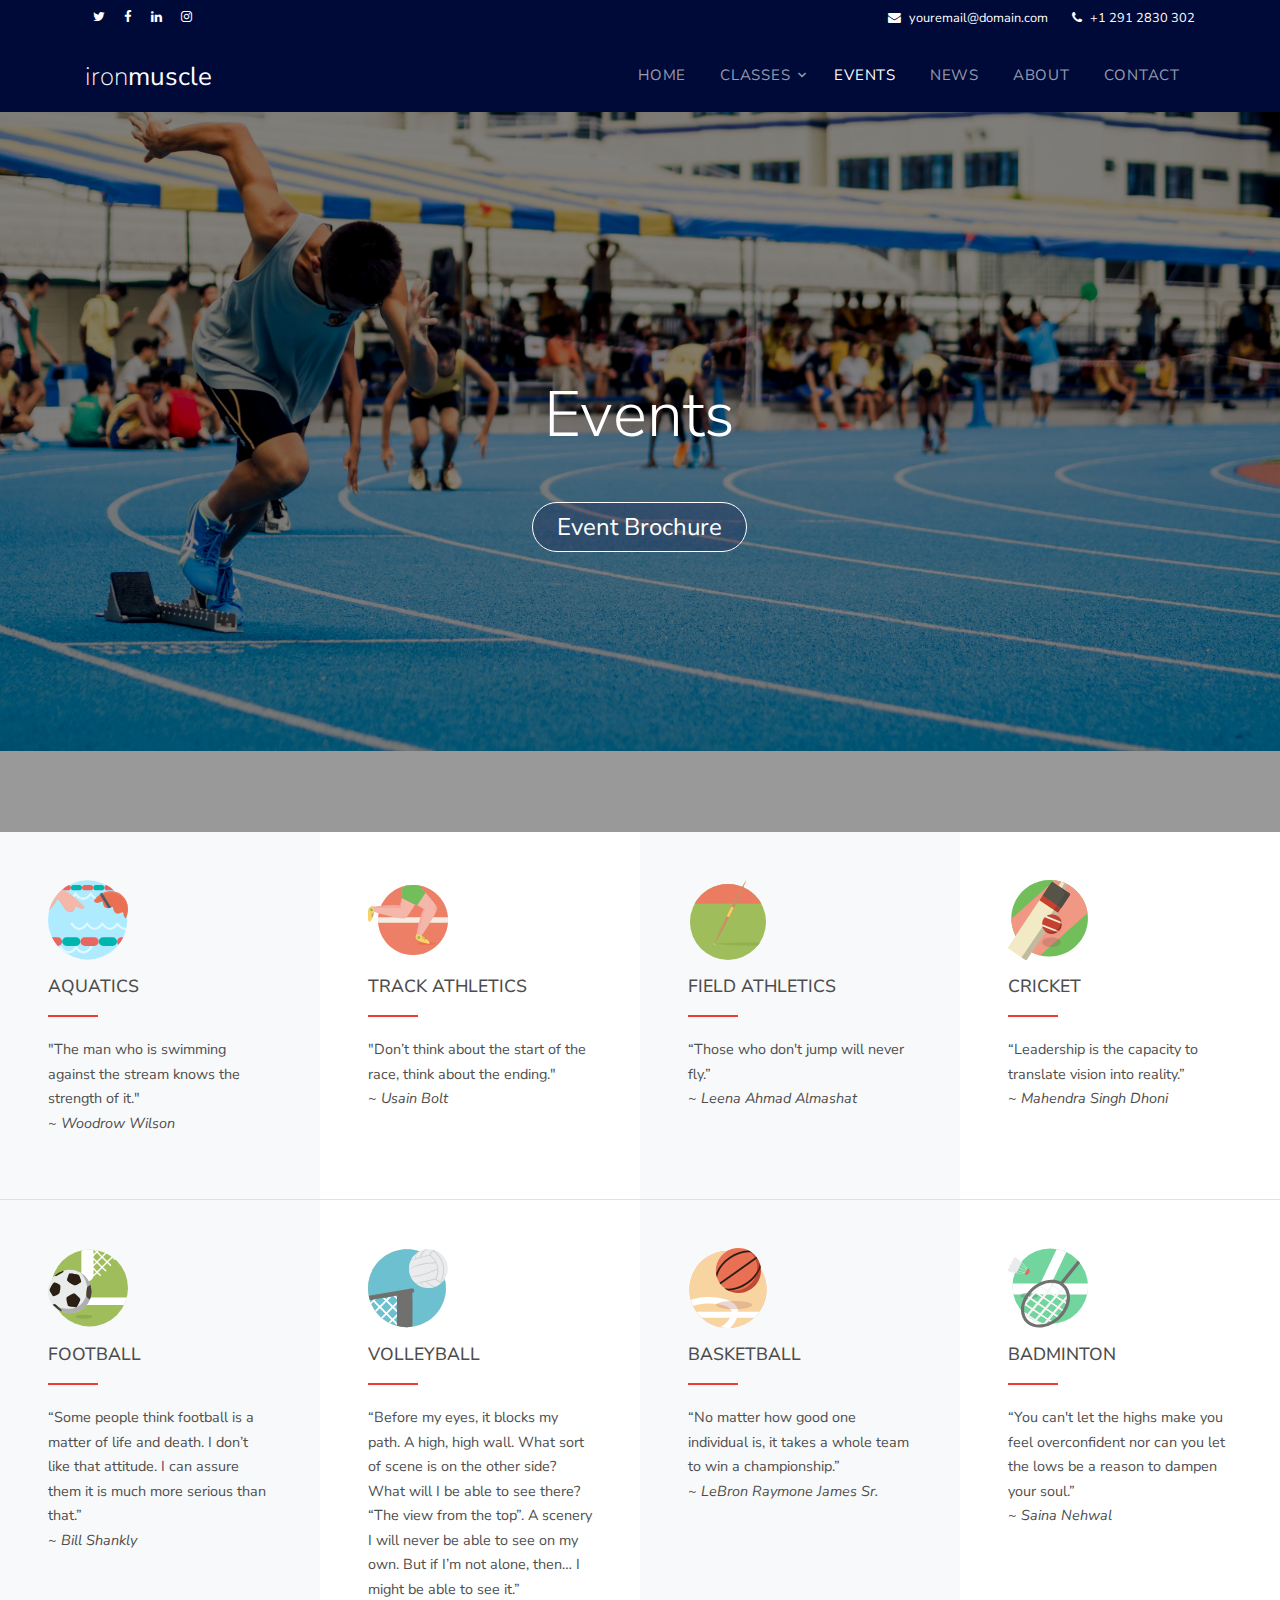
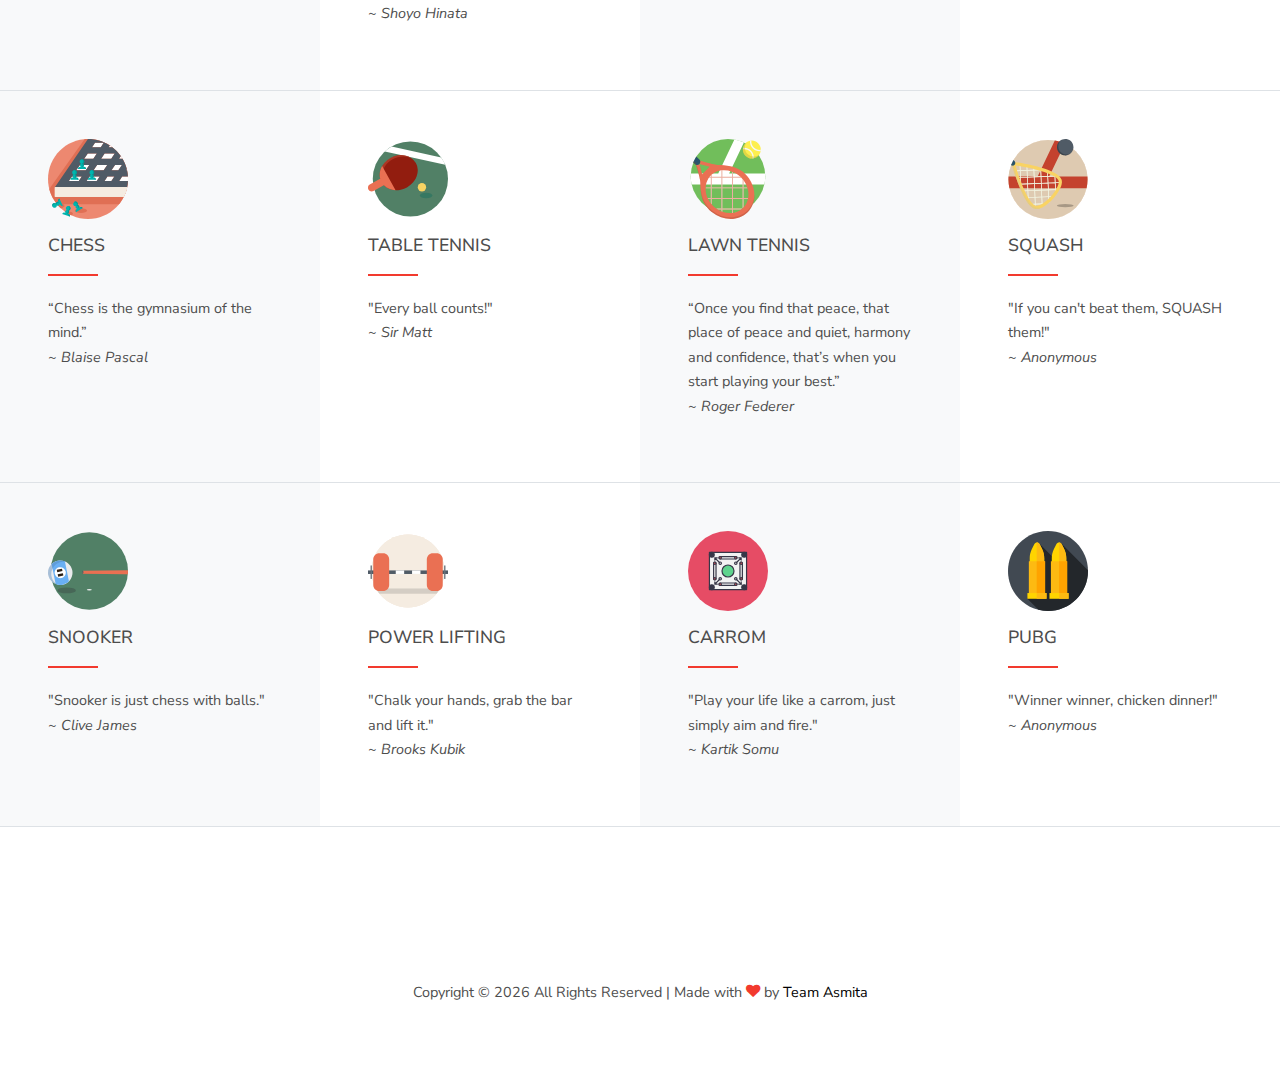
==== events.html @ cf1f3088 "Events page added" ====
<!DOCTYPE html>
<html lang="en">
  <head>
    <title>Asmita'19</title>
    <meta charset="utf-8">
    <meta name="viewport" content="width=device-width, initial-scale=1, shrink-to-fit=no">

    <link rel="stylesheet" href="https://fonts.googleapis.com/css?family=Nunito+Sans:200,300,400,700,900|Roboto+Mono:300,400,500"> 
    <link rel="stylesheet" href="fonts/icomoon/style.css">

    <link rel="stylesheet" href="css/bootstrap.min.css">
    <link rel="stylesheet" href="css/magnific-popup.css">
    <link rel="stylesheet" href="css/jquery-ui.css">
    <link rel="stylesheet" href="css/owl.carousel.min.css">
    <link rel="stylesheet" href="css/owl.theme.default.min.css">
    <link rel="stylesheet" href="css/bootstrap-datepicker.css">
    <link rel="stylesheet" href="css/animate.css">
    
    
    <link rel="stylesheet" href="fonts/flaticon/font/flaticon.css">
  
    <link rel="stylesheet" href="css/aos.css">

    <link rel="stylesheet" href="css/style.css">
    
  </head>
  <body>
  
  <div class="site-wrap">

    <div class="site-mobile-menu">
      <div class="site-mobile-menu-header">
        <div class="site-mobile-menu-close mt-3">
          <span class="icon-close2 js-menu-toggle"></span>
        </div>
      </div>
      <div class="site-mobile-menu-body"></div>
    </div> <!-- .site-mobile-menu -->
    
    <div class="site-navbar-wrap bg-white">
      <div class="site-navbar-top" style="background: #000a38">
        <div class="container py-2">
          <div class="row align-items-center">
            <div class="col-6">
              <a href="#" class="p-2 pl-0"><span class="icon-twitter"></span></a>
              <a href="#" class="p-2 pl-0"><span class="icon-facebook"></span></a>
              <a href="#" class="p-2 pl-0"><span class="icon-linkedin"></span></a>
              <a href="#" class="p-2 pl-0"><span class="icon-instagram"></span></a>
            </div>
            <div class="col-6">
              <div class="d-flex ml-auto">
                <a href="#" class="d-flex align-items-center ml-auto mr-4">
                  <span class="icon-envelope mr-2"></span>
                  <span class="d-none d-md-inline-block">youremail@domain.com</span>
                </a>
                <a href="tel://12912830302" class="d-flex align-items-center">
                  <span class="icon-phone mr-2"></span>
                  <span class="d-none d-md-inline-block">+1 291 2830 302</span>
                </a>
              </div>
            </div>
          </div>
        </div>
      </div>
    </div>
    <div class="site-navbar-wrap" style="background-color: #000a38">
      
      <div class="container">
        <div class="site-navbar" style="background-color: #000a38">
          <div class="py-1">
            <div class="row align-items-center">
              <div class="col-2">
                <h2 class="mb-0 site-logo"><a href="index.html">iron<strong>muscle</strong>  </a></h2>
              </div>
              <div class="col-10">
                <nav class="site-navigation text-right" role="navigation">
                  <div class="container">
                    <div class="d-inline-block d-lg-none ml-md-0 mr-auto py-3"><a href="#" class="site-menu-toggle js-menu-toggle text-black"><span class="icon-menu h3"></span></a></div>

                    <ul class="site-menu js-clone-nav d-none d-lg-block">
                      <li>
                        <a href="index.html">Home</a>
                      </li>
                      <li class="has-children">
                        <a href="classes.html">Classes</a>
                        <ul class="dropdown arrow-top">
                          <li><a href="classes.html">Running</a></li>
                          <li><a href="classes.html">Yoga</a></li>
                          <li><a href="classes.html">Boxing</a></li>
                          <li class="has-children">
                            <a href="classes.html">Weight Lifting</a>
                            <ul class="dropdown">
                              <li><a href="classes.html">Men</a></li>
                              <li><a href="classes.html">Women</a></li>
                              <li><a href="classes.html">Children</a></li>
                            </ul>
                          </li>

                        </ul>
                      </li>
                      <li class="active"><a href="events.html">Events</a></li>
                      <li><a href="news.html">News</a></li>
                      
                      <li><a href="about.html">About</a></li>
                      <li><a href="contact.html">Contact</a></li>
                    </ul>
                  </div>
                </nav>
              </div>
            </div>
          </div>
        </div>
      </div>
    </div>
  

    <div class="site-blocks-cover inner-page overlay" style="background-image: url(images/events.jpg);" data-aos="fade" data-stellar-background-ratio="0.5">
      <div class="container">
        <div class="row align-items-center justify-content-center">
          <div class="col-md-7 text-center">
            <h1 class="mb-5">Events</h1>
            <!-- position relative, left 50% transform: translateX(-50%) -->
            <p><a href="docs/Events.pdf" target="_blank" class="btn btn-primary pill text-white px-4" style="font-size: 1.5rem; background-color: rgba(20,0,60, 0.2); border-color: #fff;">Event Brochure</a></p>
          </div>
        </div>
      </div>
    </div>  

<div id="event-wrapper">
    <div class="border-bottom">
      <div class="row no-gutters">
        <div class="col-md-6 col-lg-3 toggle1">
          <div class="w-100 h-100 block-feature p-5 bg-light">
            <span class="d-block mb-3">
              <img class="event-svg" src="svg/swimming-pool.svg" alt="">
            </span>
            <h2>Aquatics</h2>
            <p>"The man who is swimming against the stream knows the strength of it." <br> ~ <em>Woodrow Wilson</em></p>
            <div id="target1">
                <p><strong>Boys and Girls event</strong></p>
                <ul style="padding-left: 1rem;">
                  <li>Racing events
                    <ul>
                      <li>Backstroke</li>
                      <li>Butterfly</li>
                      <li>Freestyle</li>
                      <li>Breaststroke</li>
                    </ul>
                  </li>
                  <li>Relay
                    <ul>
                      <li>Medley</li>
                      <li>Freestyle</li>
                    </ul>

                  </li>
                </ul>
            </div>
          </div>
        </div>
        <div class="col-md-6 col-lg-3">
          <div class="w-100 h-100 block-feature p-5 toggle2">
            <span class="d-block mb-3">
              <img class="event-svg" src="svg/running.svg" alt="">
            </span>
            <h2>Track Athletics</h2>
            <p>"Don’t think about the start of the race, think about the ending." <br> ~ <em>Usain Bolt</em></p>
            <div id="target2">
                <p><strong>Boys and Girls event</strong></p>
                <ul style="padding-left: 1rem;">
                  <li>Racing events
                    <ul>
                      <li>100 meters</li>
                      <li>200 meters</li>
                      <li>300 meters</li>
                      <li>400 meters</li>
                      <li>800 meters</li>
                      <li>1500 meters</li>
                      <li>3000 meters</li>
                    </ul>
                  </li>
                  <li>Hurdles
                    <ul>
                      <li>110 meters</li>
                    </ul>
                  </li>
                  <li>Relay
                    <ul>
                      <li>4 x 100 meters</li>
                      <li>4 x 400 meters</li>
                    </ul>
                  </li>
                  <li>Mixed Relay (2 Boys, 2 Girls)
                    <ul>
                      <li>4 x 100 meters</li>
                    </ul>
                  </li>
                </ul>
            </div>
          </div>
        </div>
        <div class="col-md-6 col-lg-3">
          <div class="w-100 h-100 block-feature p-5 bg-light toggle3">
            <span class="d-block mb-3">
              <img class="event-svg" src="svg/javelin.svg" alt="">
            </span>
            
            <h2>Field Athletics</h2>
            <p>“Those who don't jump will never fly.”  <br> ~ <em>Leena Ahmad Almashat</em></p>
            <div id="target3">
                <p><strong>Boys and Girls event</strong></p>
                <ul style="padding-left: 1rem;">
                  <li>High Jump</li>
                  <li>Long Jump</li>
                  <li>Triple Jump</li>
                  <li>Shotput</li>
                  <li>Javelin Throw</li>
                  <li>Discus Throw</li>
                </ul>
            </div>            
          </div>
        </div>
        <div class="col-md-6 col-lg-3">
          <div class="w-100 h-100 block-feature p-5 toggle4">
            <span class="d-block mb-3">
              <img class="event-svg" src="svg/cricket.svg" alt="">
            </span>
            <h2>Cricket</h2>
            <p>“Leadership is the capacity to translate vision into reality.”  <br> ~ <em>Mahendra Singh Dhoni</em></p>
            <p id="target4"><strong>Boys team event</strong></p>
          </div>
        </div>


      </div>
    </div> <!-- .block-feature -->

    <div class="border-bottom">
      <div class="row no-gutters">
        <div class="col-md-6 col-lg-3">
          <div class="w-100 h-100 block-feature p-5 bg-light toggle5">
            <span class="d-block mb-3">
              <img class="event-svg" src="svg/football.svg" alt="">
            </span>
            <h2>Football</h2>
            <p>“Some people think football is a matter of life and death. I don’t like that attitude. I can assure them it is much more serious than that.”  <br> ~ <em>Bill Shankly</em></p>
            <p id="target5"><strong>Boys team event</strong></p>
          </div>
        </div>
        <div class="col-md-6 col-lg-3">
          <div class="w-100 h-100 block-feature p-5 toggle6">
            <span class="d-block mb-3">
              <img class="event-svg" src="svg/volleyball.svg" alt="">
            </span>
            <h2>Volleyball</h2>
            <p>“Before my eyes, it blocks my path. A high, high wall. What sort of scene is on the other side? What will I be able to see there? “The view from the top”. A scenery I will never be able to see on my own. But if I’m not alone, then… I might be able to see it.”  <br> ~ <em>Shoyo Hinata</em></p>
            <p id="target6"><strong>Boys and Girls team event</strong></p>          
          </div>
        </div>
        <div class="col-md-6 col-lg-3">
          <div class="w-100 h-100 block-feature p-5 bg-light toggle7">
            <span class="d-block mb-3">
              <img class="event-svg" src="svg/basketball.svg" alt="">
            </span>
            
            <h2>Basketball</h2>
            <p>“No matter how good one individual is, it takes a whole team to win a championship.” <br> ~ <em>LeBron Raymone James Sr.</em></p>
            <p id="target7"><strong>Boys and Girls team event</strong></p> 
          </div>
        </div>
        <div class="col-md-6 col-lg-3">
          <div class="w-100 h-100 block-feature p-5 toggle8">
            <span class="d-block mb-3">
              <img class="event-svg" src="svg/badminton.svg" alt="">
            </span>
            <h2>Badminton</h2>
            <p>“You can't let the highs make you feel overconfident nor can you let the lows be a reason to dampen your soul.” <br> ~ <em>Saina Nehwal</em></p>
            <p id="target8"><strong>Boys and Girls team event</strong></p> 
          </div>
        </div>

        
      </div>
    </div>


    <div class="border-bottom">
      <div class="row no-gutters">
        <div class="col-md-6 col-lg-3">
          <div class="w-100 h-100 block-feature p-5 bg-light toggle9">
            <span class="d-block mb-3">
              <img class="event-svg" src="svg/chess.svg" alt="">
            </span>
            <h2>Chess</h2>
            <p>“Chess is the gymnasium of the mind.” <br> ~ <em>Blaise Pascal</em></p>
            <p id="target9"><strong>Boys and Girls, team and individual event</strong></p> 
          </div>
        </div>
        <div class="col-md-6 col-lg-3">
          <div class="w-100 h-100 block-feature p-5 toggle10">
            <span class="d-block mb-3">
              <img class="event-svg" src="svg/ping-pong.svg" alt="">
            </span>
            <h2>Table Tennis</h2>
            <p>"Every ball counts!" <br> ~ <em>Sir Matt</em> </p>
            <p id="target10"><strong>Boys and Girls, team and individual event</strong></p> 
          </div>
        </div>
        <div class="col-md-6 col-lg-3">
          <div class="w-100 h-100 block-feature p-5 bg-light toggle11">
            <span class="d-block mb-3">
              <img class="event-svg" src="svg/tennis.svg" alt="">
            </span>
            
            <h2>Lawn Tennis</h2>
            <p>“Once you find that peace, that place of peace and quiet, harmony and confidence, that’s when you start playing your best.” <br> ~ <em>Roger Federer</em></p>
            <p id="target11"><strong>Boys and Girls team event</strong></p> 
          </div>
        </div>
        <div class="col-md-6 col-lg-3">
          <div class="w-100 h-100 block-feature p-5 toggle12">
            <span class="d-block mb-3">
              <img class="event-svg" src="svg/lacrosse-1.svg" alt="">
            </span>
            <h2>Squash</h2>
            <p>"If you can't beat them, SQUASH them!" <br> ~ <em>Anonymous</em></p>
            <p id="target12"><strong>Boys and Girls team event</strong></p> 
          </div>
        </div>

        
      </div>
    </div> 
    
    <div class="border-bottom">
      <div class="row no-gutters">
        <div class="col-md-6 col-lg-3">
          <div class="w-100 h-100 block-feature p-5 bg-light toggle13">
            <span class="d-block mb-3">
              <img class="event-svg" src="svg/pool.svg" alt="">
            </span>
            <h2>Snooker</h2>
            <p>"Snooker is just chess with balls." <br> ~ <em>Clive James</em></p>
            <p id="target13"><strong>Boys and Girls individual event</strong></p> 
          </div>
        </div>
        <div class="col-md-6 col-lg-3">
          <div class="w-100 h-100 block-feature p-5 toggle14">
            <span class="d-block mb-3">
              <img class="event-svg" src="svg/weightlifting.svg" alt="">
            </span>
            <h2>Power Lifting</h2>
            <p>"Chalk your hands, grab the bar and lift it." <br> ~ <em>Brooks Kubik</em></p>
            <div id="target14">
                <p><strong>Boys and Girls individual event</strong></p>
                <ul style="padding-left: 1rem;">
                  <li>Deadlift</li>
                  <li>Benchpress</li>
                  <li>Squats</li>
                </ul>
            </div>            
          </div>
        </div>
        <div class="col-md-6 col-lg-3">
          <div class="w-100 h-100 block-feature p-5 bg-light toggle15">
            <span class="d-block mb-3">
              <img class="event-svg" src="svg/carrom.svg" alt="">
            </span>
            
            <h2>Carrom</h2>
            <p>"Play your life like a carrom, just simply aim and fire." <br> ~ <em>Kartik Somu</em></p>
            <p id="target15"><strong>Boys and Girls individual event</strong></p> 
          </div>
        </div>
        <div class="col-md-6 col-lg-3">
          <div class="w-100 h-100 block-feature p-5 toggle16">
            <span class="d-block mb-3">
              <img class="event-svg" src="svg/bullet.svg" alt="">
            </span>
            <h2>PUBG</h2>
            <p>"Winner winner, chicken dinner!" <br> ~ <em>Anonymous</em></p>
            <p id="target16"><strong>Informal event</strong></p> 
          </div>
        </div>

        
      </div>
    </div> 
    
</div>    
    
<footer class="site-footer">
    <div class="container">
      <div class="row pt-5 mt-5 text-center">
        <div class="col-md-12">
          <p>
          <!-- Link back to Colorlib can't be removed. Template is licensed under CC BY 3.0. -->
          Copyright &copy; <script data-cfasync="false" src="/cdn-cgi/scripts/5c5dd728/cloudflare-static/email-decode.min.js"></script><script>document.write(new Date().getFullYear());</script> All Rights Reserved | Made with <i class="icon-heart text-primary" aria-hidden="true"></i> by <a href="https://colorlib.com" target="_blank" >Team Asmita</a>
          <!-- Link back to Colorlib can't be removed. Template is licensed under CC BY 3.0. -->
          </p>
        </div>
        
      </div>
    </div>
  </footer>
  </div>

  <script src="js/jquery-3.3.1.min.js"></script>
  <script src="js/jquery-migrate-3.0.1.min.js"></script>
  <script src="js/jquery-ui.js"></script>
  <script src="js/popper.min.js"></script>
  <script src="js/bootstrap.min.js"></script>
  <script src="js/owl.carousel.min.js"></script>
  <script src="js/jquery.stellar.min.js"></script>
  <script src="js/jquery.countdown.min.js"></script>
  <script src="js/jquery.magnific-popup.min.js"></script>
  <script src="js/bootstrap-datepicker.min.js"></script>
  <script src="js/aos.js"></script>
  <script src="js/toggler.js"></script>

  <script src="js/main.js"></script>
    
  </body>
</html>
---- fonts/icomoon/style.css ----
@font-face {
  font-family: 'icomoon';
  src:  url('fonts/icomoon.eot?10si43');
  src:  url('fonts/icomoon.eot?10si43#iefix') format('embedded-opentype'),
    url('fonts/icomoon.ttf?10si43') format('truetype'),
    url('fonts/icomoon.woff?10si43') format('woff'),
    url('fonts/icomoon.svg?10si43#icomoon') format('svg');
  font-weight: normal;
  font-style: normal;
}

[class^="icon-"], [class*=" icon-"] {
  /* use !important to prevent issues with browser extensions that change fonts */
  font-family: 'icomoon' !important;
  speak: none;
  font-style: normal;
  font-weight: normal;
  font-variant: normal;
  text-transform: none;
  line-height: 1;

  /* Better Font Rendering =========== */
  -webkit-font-smoothing: antialiased;
  -moz-osx-font-smoothing: grayscale;
}

.icon-asterisk:before {
  content: "\f069";
}
.icon-plus:before {
  content: "\f067";
}
.icon-question:before {
  content: "\f128";
}
.icon-minus:before {
  content: "\f068";
}
.icon-glass:before {
  content: "\f000";
}
.icon-music:before {
  content: "\f001";
}
.icon-search:before {
  content: "\f002";
}
.icon-envelope-o:before {
  content: "\f003";
}
.icon-heart:before {
  content: "\f004";
}
.icon-star:before {
  content: "\f005";
}
.icon-star-o:before {
  content: "\f006";
}
.icon-user:before {
  content: "\f007";
}
.icon-film:before {
  content: "\f008";
}
.icon-th-large:before {
  content: "\f009";
}
.icon-th:before {
  content: "\f00a";
}
.icon-th-list:before {
  content: "\f00b";
}
.icon-check:before {
  content: "\f00c";
}
.icon-close:before {
  content: "\f00d";
}
.icon-remove:before {
  content: "\f00d";
}
.icon-times:before {
  content: "\f00d";
}
.icon-search-plus:before {
  content: "\f00e";
}
.icon-search-minus:before {
  content: "\f010";
}
.icon-power-off:before {
  content: "\f011";
}
.icon-signal:before {
  content: "\f012";
}
.icon-cog:before {
  content: "\f013";
}
.icon-gear:before {
  content: "\f013";
}
.icon-trash-o:before {
  content: "\f014";
}
.icon-home:before {
  content: "\f015";
}
.icon-file-o:before {
  content: "\f016";
}
.icon-clock-o:before {
  content: "\f017";
}
.icon-road:before {
  content: "\f018";
}
.icon-download:before {
  content: "\f019";
}
.icon-arrow-circle-o-down:before {
  content: "\f01a";
}
.icon-arrow-circle-o-up:before {
  content: "\f01b";
}
.icon-inbox:before {
  content: "\f01c";
}
.icon-play-circle-o:before {
  content: "\f01d";
}
.icon-repeat:before {
  content: "\f01e";
}
.icon-rotate-right:before {
  content: "\f01e";
}
.icon-refresh:before {
  content: "\f021";
}
.icon-list-alt:before {
  content: "\f022";
}
.icon-lock:before {
  content: "\f023";
}
.icon-flag:before {
  content: "\f024";
}
.icon-headphones:before {
  content: "\f025";
}
.icon-volume-off:before {
  content: "\f026";
}
.icon-volume-down:before {
  content: "\f027";
}
.icon-volume-up:before {
  content: "\f028";
}
.icon-qrcode:before {
  content: "\f029";
}
.icon-barcode:before {
  content: "\f02a";
}
.icon-tag:before {
  content: "\f02b";
}
.icon-tags:before {
  content: "\f02c";
}
.icon-book:before {
  content: "\f02d";
}
.icon-bookmark:before {
  content: "\f02e";
}
.icon-print:before {
  content: "\f02f";
}
.icon-camera:before {
  content: "\f030";
}
.icon-font:before {
  content: "\f031";
}
.icon-bold:before {
  content: "\f032";
}
.icon-italic:before {
  content: "\f033";
}
.icon-text-height:before {
  content: "\f034";
}
.icon-text-width:before {
  content: "\f035";
}
.icon-align-left:before {
  content: "\f036";
}
.icon-align-center:before {
  content: "\f037";
}
.icon-align-right:before {
  content: "\f038";
}
.icon-align-justify:before {
  content: "\f039";
}
.icon-list:before {
  content: "\f03a";
}
.icon-dedent:before {
  content: "\f03b";
}
.icon-outdent:before {
  content: "\f03b";
}
.icon-indent:before {
  content: "\f03c";
}
.icon-video-camera:before {
  content: "\f03d";
}
.icon-image:before {
  content: "\f03e";
}
.icon-photo:before {
  content: "\f03e";
}
.icon-picture-o:before {
  content: "\f03e";
}
.icon-pencil:before {
  content: "\f040";
}
.icon-map-marker:before {
  content: "\f041";
}
.icon-adjust:before {
  content: "\f042";
}
.icon-tint:before {
  content: "\f043";
}
.icon-edit:before {
  content: "\f044";
}
.icon-pencil-square-o:before {
  content: "\f044";
}
.icon-share-square-o:before {
  content: "\f045";
}
.icon-check-square-o:before {
  content: "\f046";
}
.icon-arrows:before {
  content: "\f047";
}
.icon-step-backward:before {
  content: "\f048";
}
.icon-fast-backward:before {
  content: "\f049";
}
.icon-backward:before {
  content: "\f04a";
}
.icon-play:before {
  content: "\f04b";
}
.icon-pause:before {
  content: "\f04c";
}
.icon-stop:before {
  content: "\f04d";
}
.icon-forward:before {
  content: "\f04e";
}
.icon-fast-forward:before {
  content: "\f050";
}
.icon-step-forward:before {
  content: "\f051";
}
.icon-eject:before {
  content: "\f052";
}
.icon-chevron-left:before {
  content: "\f053";
}
.icon-chevron-right:before {
  content: "\f054";
}
.icon-plus-circle:before {
  content: "\f055";
}
.icon-minus-circle:before {
  content: "\f056";
}
.icon-times-circle:before {
  content: "\f057";
}
.icon-check-circle:before {
  content: "\f058";
}
.icon-question-circle:before {
  content: "\f059";
}
.icon-info-circle:before {
  content: "\f05a";
}
.icon-crosshairs:before {
  content: "\f05b";
}
.icon-times-circle-o:before {
  content: "\f05c";
}
.icon-check-circle-o:before {
  content: "\f05d";
}
.icon-ban:before {
  content: "\f05e";
}
.icon-arrow-left:before {
  content: "\f060";
}
.icon-arrow-right:before {
  content: "\f061";
}
.icon-arrow-up:before {
  content: "\f062";
}
.icon-arrow-down:before {
  content: "\f063";
}
.icon-mail-forward:before {
  content: "\f064";
}
.icon-share:before {
  content: "\f064";
}
.icon-expand:before {
  content: "\f065";
}
.icon-compress:before {
  content: "\f066";
}
.icon-exclamation-circle:before {
  content: "\f06a";
}
.icon-gift:before {
  content: "\f06b";
}
.icon-leaf:before {
  content: "\f06c";
}
.icon-fire:before {
  content: "\f06d";
}
.icon-eye:before {
  content: "\f06e";
}
.icon-eye-slash:before {
  content: "\f070";
}
.icon-exclamation-triangle:before {
  content: "\f071";
}
.icon-warning:before {
  content: "\f071";
}
.icon-plane:before {
  content: "\f072";
}
.icon-calendar:before {
  content: "\f073";
}
.icon-random:before {
  content: "\f074";
}
.icon-comment:before {
  content: "\f075";
}
.icon-magnet:before {
  content: "\f076";
}
.icon-chevron-up:before {
  content: "\f077";
}
.icon-chevron-down:before {
  content: "\f078";
}
.icon-retweet:before {
  content: "\f079";
}
.icon-shopping-cart:before {
  content: "\f07a";
}
.icon-folder:before {
  content: "\f07b";
}
.icon-folder-open:before {
  content: "\f07c";
}
.icon-arrows-v:before {
  content: "\f07d";
}
.icon-arrows-h:before {
  content: "\f07e";
}
.icon-bar-chart:before {
  content: "\f080";
}
.icon-bar-chart-o:before {
  content: "\f080";
}
.icon-twitter-square:before {
  content: "\f081";
}
.icon-facebook-square:before {
  content: "\f082";
}
.icon-camera-retro:before {
  content: "\f083";
}
.icon-key:before {
  content: "\f084";
}
.icon-cogs:before {
  content: "\f085";
}
.icon-gears:before {
  content: "\f085";
}
.icon-comments:before {
  content: "\f086";
}
.icon-thumbs-o-up:before {
  content: "\f087";
}
.icon-thumbs-o-down:before {
  content: "\f088";
}
.icon-star-half:before {
  content: "\f089";
}
.icon-heart-o:before {
  content: "\f08a";
}
.icon-sign-out:before {
  content: "\f08b";
}
.icon-linkedin-square:before {
  content: "\f08c";
}
.icon-thumb-tack:before {
  content: "\f08d";
}
.icon-external-link:before {
  content: "\f08e";
}
.icon-sign-in:before {
  content: "\f090";
}
.icon-trophy:before {
  content: "\f091";
}
.icon-github-square:before {
  content: "\f092";
}
.icon-upload:before {
  content: "\f093";
}
.icon-lemon-o:before {
  content: "\f094";
}
.icon-phone:before {
  content: "\f095";
}
.icon-square-o:before {
  content: "\f096";
}
.icon-bookmark-o:before {
  content: "\f097";
}
.icon-phone-square:before {
  content: "\f098";
}
.icon-twitter:before {
  content: "\f099";
}
.icon-facebook:before {
  content: "\f09a";
}
.icon-facebook-f:before {
  content: "\f09a";
}
.icon-github:before {
  content: "\f09b";
}
.icon-unlock:before {
  content: "\f09c";
}
.icon-credit-card:before {
  content: "\f09d";
}
.icon-feed:before {
  content: "\f09e";
}
.icon-rss:before {
  content: "\f09e";
}
.icon-hdd-o:before {
  content: "\f0a0";
}
.icon-bullhorn:before {
  content: "\f0a1";
}
.icon-bell-o:before {
  content: "\f0a2";
}
.icon-certificate:before {
  content: "\f0a3";
}
.icon-hand-o-right:before {
  content: "\f0a4";
}
.icon-hand-o-left:before {
  content: "\f0a5";
}
.icon-hand-o-up:before {
  content: "\f0a6";
}
.icon-hand-o-down:before {
  content: "\f0a7";
}
.icon-arrow-circle-left:before {
  content: "\f0a8";
}
.icon-arrow-circle-right:before {
  content: "\f0a9";
}
.icon-arrow-circle-up:before {
  content: "\f0aa";
}
.icon-arrow-circle-down:before {
  content: "\f0ab";
}
.icon-globe:before {
  content: "\f0ac";
}
.icon-wrench:before {
  content: "\f0ad";
}
.icon-tasks:before {
  content: "\f0ae";
}
.icon-filter:before {
  content: "\f0b0";
}
.icon-briefcase:before {
  content: "\f0b1";
}
.icon-arrows-alt:before {
  content: "\f0b2";
}
.icon-group:before {
  content: "\f0c0";
}
.icon-users:before {
  content: "\f0c0";
}
.icon-chain:before {
  content: "\f0c1";
}
.icon-link:before {
  content: "\f0c1";
}
.icon-cloud:before {
  content: "\f0c2";
}
.icon-flask:before {
  content: "\f0c3";
}
.icon-cut:before {
  content: "\f0c4";
}
.icon-scissors:before {
  content: "\f0c4";
}
.icon-copy:before {
  content: "\f0c5";
}
.icon-files-o:before {
  content: "\f0c5";
}
.icon-paperclip:before {
  content: "\f0c6";
}
.icon-floppy-o:before {
  content: "\f0c7";
}
.icon-save:before {
  content: "\f0c7";
}
.icon-square:before {
  content: "\f0c8";
}
.icon-bars:before {
  content: "\f0c9";
}
.icon-navicon:before {
  content: "\f0c9";
}
.icon-reorder:before {
  content: "\f0c9";
}
.icon-list-ul:before {
  content: "\f0ca";
}
.icon-list-ol:before {
  content: "\f0cb";
}
.icon-strikethrough:before {
  content: "\f0cc";
}
.icon-underline:before {
  content: "\f0cd";
}
.icon-table:before {
  content: "\f0ce";
}
.icon-magic:before {
  content: "\f0d0";
}
.icon-truck:before {
  content: "\f0d1";
}
.icon-pinterest:before {
  content: "\f0d2";
}
.icon-pinterest-square:before {
  content: "\f0d3";
}
.icon-google-plus-square:before {
  content: "\f0d4";
}
.icon-google-plus:before {
  content: "\f0d5";
}
.icon-money:before {
  content: "\f0d6";
}
.icon-caret-down:before {
  content: "\f0d7";
}
.icon-caret-up:before {
  content: "\f0d8";
}
.icon-caret-left:before {
  content: "\f0d9";
}
.icon-caret-right:before {
  content: "\f0da";
}
.icon-columns:before {
  content: "\f0db";
}
.icon-sort:before {
  content: "\f0dc";
}
.icon-unsorted:before {
  content: "\f0dc";
}
.icon-sort-desc:before {
  content: "\f0dd";
}
.icon-sort-down:before {
  content: "\f0dd";
}
.icon-sort-asc:before {
  content: "\f0de";
}
.icon-sort-up:before {
  content: "\f0de";
}
.icon-envelope:before {
  content: "\f0e0";
}
.icon-linkedin:before {
  content: "\f0e1";
}
.icon-rotate-left:before {
  content: "\f0e2";
}
.icon-undo:before {
  content: "\f0e2";
}
.icon-gavel:before {
  content: "\f0e3";
}
.icon-legal:before {
  content: "\f0e3";
}
.icon-dashboard:before {
  content: "\f0e4";
}
.icon-tachometer:before {
  content: "\f0e4";
}
.icon-comment-o:before {
  content: "\f0e5";
}
.icon-comments-o:before {
  content: "\f0e6";
}
.icon-bolt:before {
  content: "\f0e7";
}
.icon-flash:before {
  content: "\f0e7";
}
.icon-sitemap:before {
  content: "\f0e8";
}
.icon-umbrella:before {
  content: "\f0e9";
}
.icon-clipboard:before {
  content: "\f0ea";
}
.icon-paste:before {
  content: "\f0ea";
}
.icon-lightbulb-o:before {
  content: "\f0eb";
}
.icon-exchange:before {
  content: "\f0ec";
}
.icon-cloud-download:before {
  content: "\f0ed";
}
.icon-cloud-upload:before {
  content: "\f0ee";
}
.icon-user-md:before {
  content: "\f0f0";
}
.icon-stethoscope:before {
  content: "\f0f1";
}
.icon-suitcase:before {
  content: "\f0f2";
}
.icon-bell:before {
  content: "\f0f3";
}
.icon-coffee:before {
  content: "\f0f4";
}
.icon-cutlery:before {
  content: "\f0f5";
}
.icon-file-text-o:before {
  content: "\f0f6";
}
.icon-building-o:before {
  content: "\f0f7";
}
.icon-hospital-o:before {
  content: "\f0f8";
}
.icon-ambulance:before {
  content: "\f0f9";
}
.icon-medkit:before {
  content: "\f0fa";
}
.icon-fighter-jet:before {
  content: "\f0fb";
}
.icon-beer:before {
  content: "\f0fc";
}
.icon-h-square:before {
  content: "\f0fd";
}
.icon-plus-square:before {
  content: "\f0fe";
}
.icon-angle-double-left:before {
  content: "\f100";
}
.icon-angle-double-right:before {
  content: "\f101";
}
.icon-angle-double-up:before {
  content: "\f102";
}
.icon-angle-double-down:before {
  content: "\f103";
}
.icon-angle-left:before {
  content: "\f104";
}
.icon-angle-right:before {
  content: "\f105";
}
.icon-angle-up:before {
  content: "\f106";
}
.icon-angle-down:before {
  content: "\f107";
}
.icon-desktop:before {
  content: "\f108";
}
.icon-laptop:before {
  content: "\f109";
}
.icon-tablet:before {
  content: "\f10a";
}
.icon-mobile:before {
  content: "\f10b";
}
.icon-mobile-phone:before {
  content: "\f10b";
}
.icon-circle-o:before {
  content: "\f10c";
}
.icon-quote-left:before {
  content: "\f10d";
}
.icon-quote-right:before {
  content: "\f10e";
}
.icon-spinner:before {
  content: "\f110";
}
.icon-circle:before {
  content: "\f111";
}
.icon-mail-reply:before {
  content: "\f112";
}
.icon-reply:before {
  content: "\f112";
}
.icon-github-alt:before {
  content: "\f113";
}
.icon-folder-o:before {
  content: "\f114";
}
.icon-folder-open-o:before {
  content: "\f115";
}
.icon-smile-o:before {
  content: "\f118";
}
.icon-frown-o:before {
  content: "\f119";
}
.icon-meh-o:before {
  content: "\f11a";
}
.icon-gamepad:before {
  content: "\f11b";
}
.icon-keyboard-o:before {
  content: "\f11c";
}
.icon-flag-o:before {
  content: "\f11d";
}
.icon-flag-checkered:before {
  content: "\f11e";
}
.icon-terminal:before {
  content: "\f120";
}
.icon-code:before {
  content: "\f121";
}
.icon-mail-reply-all:before {
  content: "\f122";
}
.icon-reply-all:before {
  content: "\f122";
}
.icon-star-half-empty:before {
  content: "\f123";
}
.icon-star-half-full:before {
  content: "\f123";
}
.icon-star-half-o:before {
  content: "\f123";
}
.icon-location-arrow:before {
  content: "\f124";
}
.icon-crop:before {
  content: "\f125";
}
.icon-code-fork:before {
  content: "\f126";
}
.icon-chain-broken:before {
  content: "\f127";
}
.icon-unlink:before {
  content: "\f127";
}
.icon-info:before {
  content: "\f129";
}
.icon-exclamation:before {
  content: "\f12a";
}
.icon-superscript:before {
  content: "\f12b";
}
.icon-subscript:before {
  content: "\f12c";
}
.icon-eraser:before {
  content: "\f12d";
}
.icon-puzzle-piece:before {
  content: "\f12e";
}
.icon-microphone:before {
  content: "\f130";
}
.icon-microphone-slash:before {
  content: "\f131";
}
.icon-shield:before {
  content: "\f132";
}
.icon-calendar-o:before {
  content: "\f133";
}
.icon-fire-extinguisher:before {
  content: "\f134";
}
.icon-rocket:before {
  content: "\f135";
}
.icon-maxcdn:before {
  content: "\f136";
}
.icon-chevron-circle-left:before {
  content: "\f137";
}
.icon-chevron-circle-right:before {
  content: "\f138";
}
.icon-chevron-circle-up:before {
  content: "\f139";
}
.icon-chevron-circle-down:before {
  content: "\f13a";
}
.icon-html5:before {
  content: "\f13b";
}
.icon-css3:before {
  content: "\f13c";
}
.icon-anchor:before {
  content: "\f13d";
}
.icon-unlock-alt:before {
  content: "\f13e";
}
.icon-bullseye:before {
  content: "\f140";
}
.icon-ellipsis-h:before {
  content: "\f141";
}
.icon-ellipsis-v:before {
  content: "\f142";
}
.icon-rss-square:before {
  content: "\f143";
}
.icon-play-circle:before {
  content: "\f144";
}
.icon-ticket:before {
  content: "\f145";
}
.icon-minus-square:before {
  content: "\f146";
}
.icon-minus-square-o:before {
  content: "\f147";
}
.icon-level-up:before {
  content: "\f148";
}
.icon-level-down:before {
  content: "\f149";
}
.icon-check-square:before {
  content: "\f14a";
}
.icon-pencil-square:before {
  content: "\f14b";
}
.icon-external-link-square:before {
  content: "\f14c";
}
.icon-share-square:before {
  content: "\f14d";
}
.icon-compass:before {
  content: "\f14e";
}
.icon-caret-square-o-down:before {
  content: "\f150";
}
.icon-toggle-down:before {
  content: "\f150";
}
.icon-caret-square-o-up:before {
  content: "\f151";
}
.icon-toggle-up:before {
  content: "\f151";
}
.icon-caret-square-o-right:before {
  content: "\f152";
}
.icon-toggle-right:before {
  content: "\f152";
}
.icon-eur:before {
  content: "\f153";
}
.icon-euro:before {
  content: "\f153";
}
.icon-gbp:before {
  content: "\f154";
}
.icon-dollar:before {
  content: "\f155";
}
.icon-usd:before {
  content: "\f155";
}
.icon-inr:before {
  content: "\f156";
}
.icon-rupee:before {
  content: "\f156";
}
.icon-cny:before {
  content: "\f157";
}
.icon-jpy:before {
  content: "\f157";
}
.icon-rmb:before {
  content: "\f157";
}
.icon-yen:before {
  content: "\f157";
}
.icon-rouble:before {
  content: "\f158";
}
.icon-rub:before {
  content: "\f158";
}
.icon-ruble:before {
  content: "\f158";
}
.icon-krw:before {
  content: "\f159";
}
.icon-won:before {
  content: "\f159";
}
.icon-bitcoin:before {
  content: "\f15a";
}
.icon-btc:before {
  content: "\f15a";
}
.icon-file:before {
  content: "\f15b";
}
.icon-file-text:before {
  content: "\f15c";
}
.icon-sort-alpha-asc:before {
  content: "\f15d";
}
.icon-sort-alpha-desc:before {
  content: "\f15e";
}
.icon-sort-amount-asc:before {
  content: "\f160";
}
.icon-sort-amount-desc:before {
  content: "\f161";
}
.icon-sort-numeric-asc:before {
  content: "\f162";
}
.icon-sort-numeric-desc:before {
  content: "\f163";
}
.icon-thumbs-up:before {
  content: "\f164";
}
.icon-thumbs-down:before {
  content: "\f165";
}
.icon-youtube-square:before {
  content: "\f166";
}
.icon-youtube:before {
  content: "\f167";
}
.icon-xing:before {
  content: "\f168";
}
.icon-xing-square:before {
  content: "\f169";
}
.icon-youtube-play:before {
  content: "\f16a";
}
.icon-dropbox:before {
  content: "\f16b";
}
.icon-stack-overflow:before {
  content: "\f16c";
}
.icon-instagram:before {
  content: "\f16d";
}
.icon-flickr:before {
  content: "\f16e";
}
.icon-adn:before {
  content: "\f170";
}
.icon-bitbucket:before {
  content: "\f171";
}
.icon-bitbucket-square:before {
  content: "\f172";
}
.icon-tumblr:before {
  content: "\f173";
}
.icon-tumblr-square:before {
  content: "\f174";
}
.icon-long-arrow-down:before {
  content: "\f175";
}
.icon-long-arrow-up:before {
  content: "\f176";
}
.icon-long-arrow-left:before {
  content: "\f177";
}
.icon-long-arrow-right:before {
  content: "\f178";
}
.icon-apple:before {
  content: "\f179";
}
.icon-windows:before {
  content: "\f17a";
}
.icon-android:before {
  content: "\f17b";
}
.icon-linux:before {
  content: "\f17c";
}
.icon-dribbble:before {
  content: "\f17d";
}
.icon-skype:before {
  content: "\f17e";
}
.icon-foursquare:before {
  content: "\f180";
}
.icon-trello:before {
  content: "\f181";
}
.icon-female:before {
  content: "\f182";
}
.icon-male:before {
  content: "\f183";
}
.icon-gittip:before {
  content: "\f184";
}
.icon-gratipay:before {
  content: "\f184";
}
.icon-sun-o:before {
  content: "\f185";
}
.icon-moon-o:before {
  content: "\f186";
}
.icon-archive:before {
  content: "\f187";
}
.icon-bug:before {
  content: "\f188";
}
.icon-vk:before {
  content: "\f189";
}
.icon-weibo:before {
  content: "\f18a";
}
.icon-renren:before {
  content: "\f18b";
}
.icon-pagelines:before {
  content: "\f18c";
}
.icon-stack-exchange:before {
  content: "\f18d";
}
.icon-arrow-circle-o-right:before {
  content: "\f18e";
}
.icon-arrow-circle-o-left:before {
  content: "\f190";
}
.icon-caret-square-o-left:before {
  content: "\f191";
}
.icon-toggle-left:before {
  content: "\f191";
}
.icon-dot-circle-o:before {
  content: "\f192";
}
.icon-wheelchair:before {
  content: "\f193";
}
.icon-vimeo-square:before {
  content: "\f194";
}
.icon-try:before {
  content: "\f195";
}
.icon-turkish-lira:before {
  content: "\f195";
}
.icon-plus-square-o:before {
  content: "\f196";
}
.icon-space-shuttle:before {
  content: "\f197";
}
.icon-slack:before {
  content: "\f198";
}
.icon-envelope-square:before {
  content: "\f199";
}
.icon-wordpress:before {
  content: "\f19a";
}
.icon-openid:before {
  content: "\f19b";
}
.icon-bank:before {
  content: "\f19c";
}
.icon-institution:before {
  content: "\f19c";
}
.icon-university:before {
  content: "\f19c";
}
.icon-graduation-cap:before {
  content: "\f19d";
}
.icon-mortar-board:before {
  content: "\f19d";
}
.icon-yahoo:before {
  content: "\f19e";
}
.icon-google:before {
  content: "\f1a0";
}
.icon-reddit:before {
  content: "\f1a1";
}
.icon-reddit-square:before {
  content: "\f1a2";
}
.icon-stumbleupon-circle:before {
  content: "\f1a3";
}
.icon-stumbleupon:before {
  content: "\f1a4";
}
.icon-delicious:before {
  content: "\f1a5";
}
.icon-digg:before {
  content: "\f1a6";
}
.icon-pied-piper-pp:before {
  content: "\f1a7";
}
.icon-pied-piper-alt:before {
  content: "\f1a8";
}
.icon-drupal:before {
  content: "\f1a9";
}
.icon-joomla:before {
  content: "\f1aa";
}
.icon-language:before {
  content: "\f1ab";
}
.icon-fax:before {
  content: "\f1ac";
}
.icon-building:before {
  content: "\f1ad";
}
.icon-child:before {
  content: "\f1ae";
}
.icon-paw:before {
  content: "\f1b0";
}
.icon-spoon:before {
  content: "\f1b1";
}
.icon-cube:before {
  content: "\f1b2";
}
.icon-cubes:before {
  content: "\f1b3";
}
.icon-behance:before {
  content: "\f1b4";
}
.icon-behance-square:before {
  content: "\f1b5";
}
.icon-steam:before {
  content: "\f1b6";
}
.icon-steam-square:before {
  content: "\f1b7";
}
.icon-recycle:before {
  content: "\f1b8";
}
.icon-automobile:before {
  content: "\f1b9";
}
.icon-car:before {
  content: "\f1b9";
}
.icon-cab:before {
  content: "\f1ba";
}
.icon-taxi:before {
  content: "\f1ba";
}
.icon-tree:before {
  content: "\f1bb";
}
.icon-spotify:before {
  content: "\f1bc";
}
.icon-deviantart:before {
  content: "\f1bd";
}
.icon-soundcloud:before {
  content: "\f1be";
}
.icon-database:before {
  content: "\f1c0";
}
.icon-file-pdf-o:before {
  content: "\f1c1";
}
.icon-file-word-o:before {
  content: "\f1c2";
}
.icon-file-excel-o:before {
  content: "\f1c3";
}
.icon-file-powerpoint-o:before {
  content: "\f1c4";
}
.icon-file-image-o:before {
  content: "\f1c5";
}
.icon-file-photo-o:before {
  content: "\f1c5";
}
.icon-file-picture-o:before {
  content: "\f1c5";
}
.icon-file-archive-o:before {
  content: "\f1c6";
}
.icon-file-zip-o:before {
  content: "\f1c6";
}
.icon-file-audio-o:before {
  content: "\f1c7";
}
.icon-file-sound-o:before {
  content: "\f1c7";
}
.icon-file-movie-o:before {
  content: "\f1c8";
}
.icon-file-video-o:before {
  content: "\f1c8";
}
.icon-file-code-o:before {
  content: "\f1c9";
}
.icon-vine:before {
  content: "\f1ca";
}
.icon-codepen:before {
  content: "\f1cb";
}
.icon-jsfiddle:before {
  content: "\f1cc";
}
.icon-life-bouy:before {
  content: "\f1cd";
}
.icon-life-buoy:before {
  content: "\f1cd";
}
.icon-life-ring:before {
  content: "\f1cd";
}
.icon-life-saver:before {
  content: "\f1cd";
}
.icon-support:before {
  content: "\f1cd";
}
.icon-circle-o-notch:before {
  content: "\f1ce";
}
.icon-ra:before {
  content: "\f1d0";
}
.icon-rebel:before {
  content: "\f1d0";
}
.icon-resistance:before {
  content: "\f1d0";
}
.icon-empire:before {
  content: "\f1d1";
}
.icon-ge:before {
  content: "\f1d1";
}
.icon-git-square:before {
  content: "\f1d2";
}
.icon-git:before {
  content: "\f1d3";
}
.icon-hacker-news:before {
  content: "\f1d4";
}
.icon-y-combinator-square:before {
  content: "\f1d4";
}
.icon-yc-square:before {
  content: "\f1d4";
}
.icon-tencent-weibo:before {
  content: "\f1d5";
}
.icon-qq:before {
  content: "\f1d6";
}
.icon-wechat:before {
  content: "\f1d7";
}
.icon-weixin:before {
  content: "\f1d7";
}
.icon-paper-plane:before {
  content: "\f1d8";
}
.icon-send:before {
  content: "\f1d8";
}
.icon-paper-plane-o:before {
  content: "\f1d9";
}
.icon-send-o:before {
  content: "\f1d9";
}
.icon-history:before {
  content: "\f1da";
}
.icon-circle-thin:before {
  content: "\f1db";
}
.icon-header:before {
  content: "\f1dc";
}
.icon-paragraph:before {
  content: "\f1dd";
}
.icon-sliders:before {
  content: "\f1de";
}
.icon-share-alt:before {
  content: "\f1e0";
}
.icon-share-alt-square:before {
  content: "\f1e1";
}
.icon-bomb:before {
  content: "\f1e2";
}
.icon-futbol-o:before {
  content: "\f1e3";
}
.icon-soccer-ball-o:before {
  content: "\f1e3";
}
.icon-tty:before {
  content: "\f1e4";
}
.icon-binoculars:before {
  content: "\f1e5";
}
.icon-plug:before {
  content: "\f1e6";
}
.icon-slideshare:before {
  content: "\f1e7";
}
.icon-twitch:before {
  content: "\f1e8";
}
.icon-yelp:before {
  content: "\f1e9";
}
.icon-newspaper-o:before {
  content: "\f1ea";
}
.icon-wifi:before {
  content: "\f1eb";
}
.icon-calculator:before {
  content: "\f1ec";
}
.icon-paypal:before {
  content: "\f1ed";
}
.icon-google-wallet:before {
  content: "\f1ee";
}
.icon-cc-visa:before {
  content: "\f1f0";
}
.icon-cc-mastercard:before {
  content: "\f1f1";
}
.icon-cc-discover:before {
  content: "\f1f2";
}
.icon-cc-amex:before {
  content: "\f1f3";
}
.icon-cc-paypal:before {
  content: "\f1f4";
}
.icon-cc-stripe:before {
  content: "\f1f5";
}
.icon-bell-slash:before {
  content: "\f1f6";
}
.icon-bell-slash-o:before {
  content: "\f1f7";
}
.icon-trash:before {
  content: "\f1f8";
}
.icon-copyright:before {
  content: "\f1f9";
}
.icon-at:before {
  content: "\f1fa";
}
.icon-eyedropper:before {
  content: "\f1fb";
}
.icon-paint-brush:before {
  content: "\f1fc";
}
.icon-birthday-cake:before {
  content: "\f1fd";
}
.icon-area-chart:before {
  content: "\f1fe";
}
.icon-pie-chart:before {
  content: "\f200";
}
.icon-line-chart:before {
  content: "\f201";
}
.icon-lastfm:before {
  content: "\f202";
}
.icon-lastfm-square:before {
  content: "\f203";
}
.icon-toggle-off:before {
  content: "\f204";
}
.icon-toggle-on:before {
  content: "\f205";
}
.icon-bicycle:before {
  content: "\f206";
}
.icon-bus:before {
  content: "\f207";
}
.icon-ioxhost:before {
  content: "\f208";
}
.icon-angellist:before {
  content: "\f209";
}
.icon-cc:before {
  content: "\f20a";
}
.icon-ils:before {
  content: "\f20b";
}
.icon-shekel:before {
  content: "\f20b";
}
.icon-sheqel:before {
  content: "\f20b";
}
.icon-meanpath:before {
  content: "\f20c";
}
.icon-buysellads:before {
  content: "\f20d";
}
.icon-connectdevelop:before {
  content: "\f20e";
}
.icon-dashcube:before {
  content: "\f210";
}
.icon-forumbee:before {
  content: "\f211";
}
.icon-leanpub:before {
  content: "\f212";
}
.icon-sellsy:before {
  content: "\f213";
}
.icon-shirtsinbulk:before {
  content: "\f214";
}
.icon-simplybuilt:before {
  content: "\f215";
}
.icon-skyatlas:before {
  content: "\f216";
}
.icon-cart-plus:before {
  content: "\f217";
}
.icon-cart-arrow-down:before {
  content: "\f218";
}
.icon-diamond:before {
  content: "\f219";
}
.icon-ship:before {
  content: "\f21a";
}
.icon-user-secret:before {
  content: "\f21b";
}
.icon-motorcycle:before {
  content: "\f21c";
}
.icon-street-view:before {
  content: "\f21d";
}
.icon-heartbeat:before {
  content: "\f21e";
}
.icon-venus:before {
  content: "\f221";
}
.icon-mars:before {
  content: "\f222";
}
.icon-mercury:before {
  content: "\f223";
}
.icon-intersex:before {
  content: "\f224";
}
.icon-transgender:before {
  content: "\f224";
}
.icon-transgender-alt:before {
  content: "\f225";
}
.icon-venus-double:before {
  content: "\f226";
}
.icon-mars-double:before {
  content: "\f227";
}
.icon-venus-mars:before {
  content: "\f228";
}
.icon-mars-stroke:before {
  content: "\f229";
}
.icon-mars-stroke-v:before {
  content: "\f22a";
}
.icon-mars-stroke-h:before {
  content: "\f22b";
}
.icon-neuter:before {
  content: "\f22c";
}
.icon-genderless:before {
  content: "\f22d";
}
.icon-facebook-official:before {
  content: "\f230";
}
.icon-pinterest-p:before {
  content: "\f231";
}
.icon-whatsapp:before {
  content: "\f232";
}
.icon-server:before {
  content: "\f233";
}
.icon-user-plus:before {
  content: "\f234";
}
.icon-user-times:before {
  content: "\f235";
}
.icon-bed:before {
  content: "\f236";
}
.icon-hotel:before {
  content: "\f236";
}
.icon-viacoin:before {
  content: "\f237";
}
.icon-train:before {
  content: "\f238";
}
.icon-subway:before {
  content: "\f239";
}
.icon-medium:before {
  content: "\f23a";
}
.icon-y-combinator:before {
  content: "\f23b";
}
.icon-yc:before {
  content: "\f23b";
}
.icon-optin-monster:before {
  content: "\f23c";
}
.icon-opencart:before {
  content: "\f23d";
}
.icon-expeditedssl:before {
  content: "\f23e";
}
.icon-battery:before {
  content: "\f240";
}
.icon-battery-4:before {
  content: "\f240";
}
.icon-battery-full:before {
  content: "\f240";
}
.icon-battery-3:before {
  content: "\f241";
}
.icon-battery-three-quarters:before {
  content: "\f241";
}
.icon-battery-2:before {
  content: "\f242";
}
.icon-battery-half:before {
  content: "\f242";
}
.icon-battery-1:before {
  content: "\f243";
}
.icon-battery-quarter:before {
  content: "\f243";
}
.icon-battery-0:before {
  content: "\f244";
}
.icon-battery-empty:before {
  content: "\f244";
}
.icon-mouse-pointer:before {
  content: "\f245";
}
.icon-i-cursor:before {
  content: "\f246";
}
.icon-object-group:before {
  content: "\f247";
}
.icon-object-ungroup:before {
  content: "\f248";
}
.icon-sticky-note:before {
  content: "\f249";
}
.icon-sticky-note-o:before {
  content: "\f24a";
}
.icon-cc-jcb:before {
  content: "\f24b";
}
.icon-cc-diners-club:before {
  content: "\f24c";
}
.icon-clone:before {
  content: "\f24d";
}
.icon-balance-scale:before {
  content: "\f24e";
}
.icon-hourglass-o:before {
  content: "\f250";
}
.icon-hourglass-1:before {
  content: "\f251";
}
.icon-hourglass-start:before {
  content: "\f251";
}
.icon-hourglass-2:before {
  content: "\f252";
}
.icon-hourglass-half:before {
  content: "\f252";
}
.icon-hourglass-3:before {
  content: "\f253";
}
.icon-hourglass-end:before {
  content: "\f253";
}
.icon-hourglass:before {
  content: "\f254";
}
.icon-hand-grab-o:before {
  content: "\f255";
}
.icon-hand-rock-o:before {
  content: "\f255";
}
.icon-hand-paper-o:before {
  content: "\f256";
}
.icon-hand-stop-o:before {
  content: "\f256";
}
.icon-hand-scissors-o:before {
  content: "\f257";
}
.icon-hand-lizard-o:before {
  content: "\f258";
}
.icon-hand-spock-o:before {
  content: "\f259";
}
.icon-hand-pointer-o:before {
  content: "\f25a";
}
.icon-hand-peace-o:before {
  content: "\f25b";
}
.icon-trademark:before {
  content: "\f25c";
}
.icon-registered:before {
  content: "\f25d";
}
.icon-creative-commons:before {
  content: "\f25e";
}
.icon-gg:before {
  content: "\f260";
}
.icon-gg-circle:before {
  content: "\f261";
}
.icon-tripadvisor:before {
  content: "\f262";
}
.icon-odnoklassniki:before {
  content: "\f263";
}
.icon-odnoklassniki-square:before {
  content: "\f264";
}
.icon-get-pocket:before {
  content: "\f265";
}
.icon-wikipedia-w:before {
  content: "\f266";
}
.icon-safari:before {
  content: "\f267";
}
.icon-chrome:before {
  content: "\f268";
}
.icon-firefox:before {
  content: "\f269";
}
.icon-opera:before {
  content: "\f26a";
}
.icon-internet-explorer:before {
  content: "\f26b";
}
.icon-television:before {
  content: "\f26c";
}
.icon-tv:before {
  content: "\f26c";
}
.icon-contao:before {
  content: "\f26d";
}
.icon-500px:before {
  content: "\f26e";
}
.icon-amazon:before {
  content: "\f270";
}
.icon-calendar-plus-o:before {
  content: "\f271";
}
.icon-calendar-minus-o:before {
  content: "\f272";
}
.icon-calendar-times-o:before {
  content: "\f273";
}
.icon-calendar-check-o:before {
  content: "\f274";
}
.icon-industry:before {
  content: "\f275";
}
.icon-map-pin:before {
  content: "\f276";
}
.icon-map-signs:before {
  content: "\f277";
}
.icon-map-o:before {
  content: "\f278";
}
.icon-map:before {
  content: "\f279";
}
.icon-commenting:before {
  content: "\f27a";
}
.icon-commenting-o:before {
  content: "\f27b";
}
.icon-houzz:before {
  content: "\f27c";
}
.icon-vimeo:before {
  content: "\f27d";
}
.icon-black-tie:before {
  content: "\f27e";
}
.icon-fonticons:before {
  content: "\f280";
}
.icon-reddit-alien:before {
  content: "\f281";
}
.icon-edge:before {
  content: "\f282";
}
.icon-credit-card-alt:before {
  content: "\f283";
}
.icon-codiepie:before {
  content: "\f284";
}
.icon-modx:before {
  content: "\f285";
}
.icon-fort-awesome:before {
  content: "\f286";
}
.icon-usb:before {
  content: "\f287";
}
.icon-product-hunt:before {
  content: "\f288";
}
.icon-mixcloud:before {
  content: "\f289";
}
.icon-scribd:before {
  content: "\f28a";
}
.icon-pause-circle:before {
  content: "\f28b";
}
.icon-pause-circle-o:before {
  content: "\f28c";
}
.icon-stop-circle:before {
  content: "\f28d";
}
.icon-stop-circle-o:before {
  content: "\f28e";
}
.icon-shopping-bag:before {
  content: "\f290";
}
.icon-shopping-basket:before {
  content: "\f291";
}
.icon-hashtag:before {
  content: "\f292";
}
.icon-bluetooth:before {
  content: "\f293";
}
.icon-bluetooth-b:before {
  content: "\f294";
}
.icon-percent:before {
  content: "\f295";
}
.icon-gitlab:before {
  content: "\f296";
}
.icon-wpbeginner:before {
  content: "\f297";
}
.icon-wpforms:before {
  content: "\f298";
}
.icon-envira:before {
  content: "\f299";
}
.icon-universal-access:before {
  content: "\f29a";
}
.icon-wheelchair-alt:before {
  content: "\f29b";
}
.icon-question-circle-o:before {
  content: "\f29c";
}
.icon-blind:before {
  content: "\f29d";
}
.icon-audio-description:before {
  content: "\f29e";
}
.icon-volume-control-phone:before {
  content: "\f2a0";
}
.icon-braille:before {
  content: "\f2a1";
}
.icon-assistive-listening-systems:before {
  content: "\f2a2";
}
.icon-american-sign-language-interpreting:before {
  content: "\f2a3";
}
.icon-asl-interpreting:before {
  content: "\f2a3";
}
.icon-deaf:before {
  content: "\f2a4";
}
.icon-deafness:before {
  content: "\f2a4";
}
.icon-hard-of-hearing:before {
  content: "\f2a4";
}
.icon-glide:before {
  content: "\f2a5";
}
.icon-glide-g:before {
  content: "\f2a6";
}
.icon-sign-language:before {
  content: "\f2a7";
}
.icon-signing:before {
  content: "\f2a7";
}
.icon-low-vision:before {
  content: "\f2a8";
}
.icon-viadeo:before {
  content: "\f2a9";
}
.icon-viadeo-square:before {
  content: "\f2aa";
}
.icon-snapchat:before {
  content: "\f2ab";
}
.icon-snapchat-ghost:before {
  content: "\f2ac";
}
.icon-snapchat-square:before {
  content: "\f2ad";
}
.icon-pied-piper:before {
  content: "\f2ae";
}
.icon-first-order:before {
  content: "\f2b0";
}
.icon-yoast:before {
  content: "\f2b1";
}
.icon-themeisle:before {
  content: "\f2b2";
}
.icon-google-plus-circle:before {
  content: "\f2b3";
}
.icon-google-plus-official:before {
  content: "\f2b3";
}
.icon-fa:before {
  content: "\f2b4";
}
.icon-font-awesome:before {
  content: "\f2b4";
}
.icon-handshake-o:before {
  content: "\f2b5";
}
.icon-envelope-open:before {
  content: "\f2b6";
}
.icon-envelope-open-o:before {
  content: "\f2b7";
}
.icon-linode:before {
  content: "\f2b8";
}
.icon-address-book:before {
  content: "\f2b9";
}
.icon-address-book-o:before {
  content: "\f2ba";
}
.icon-address-card:before {
  content: "\f2bb";
}
.icon-vcard:before {
  content: "\f2bb";
}
.icon-address-card-o:before {
  content: "\f2bc";
}
.icon-vcard-o:before {
  content: "\f2bc";
}
.icon-user-circle:before {
  content: "\f2bd";
}
.icon-user-circle-o:before {
  content: "\f2be";
}
.icon-user-o:before {
  content: "\f2c0";
}
.icon-id-badge:before {
  content: "\f2c1";
}
.icon-drivers-license:before {
  content: "\f2c2";
}
.icon-id-card:before {
  content: "\f2c2";
}
.icon-drivers-license-o:before {
  content: "\f2c3";
}
.icon-id-card-o:before {
  content: "\f2c3";
}
.icon-quora:before {
  content: "\f2c4";
}
.icon-free-code-camp:before {
  content: "\f2c5";
}
.icon-telegram:before {
  content: "\f2c6";
}
.icon-thermometer:before {
  content: "\f2c7";
}
.icon-thermometer-4:before {
  content: "\f2c7";
}
.icon-thermometer-full:before {
  content: "\f2c7";
}
.icon-thermometer-3:before {
  content: "\f2c8";
}
.icon-thermometer-three-quarters:before {
  content: "\f2c8";
}
.icon-thermometer-2:before {
  content: "\f2c9";
}
.icon-thermometer-half:before {
  content: "\f2c9";
}
.icon-thermometer-1:before {
  content: "\f2ca";
}
.icon-thermometer-quarter:before {
  content: "\f2ca";
}
.icon-thermometer-0:before {
  content: "\f2cb";
}
.icon-thermometer-empty:before {
  content: "\f2cb";
}
.icon-shower:before {
  content: "\f2cc";
}
.icon-bath:before {
  content: "\f2cd";
}
.icon-bathtub:before {
  content: "\f2cd";
}
.icon-s15:before {
  content: "\f2cd";
}
.icon-podcast:before {
  content: "\f2ce";
}
.icon-window-maximize:before {
  content: "\f2d0";
}
.icon-window-minimize:before {
  content: "\f2d1";
}
.icon-window-restore:before {
  content: "\f2d2";
}
.icon-times-rectangle:before {
  content: "\f2d3";
}
.icon-window-close:before {
  content: "\f2d3";
}
.icon-times-rectangle-o:before {
  content: "\f2d4";
}
.icon-window-close-o:before {
  content: "\f2d4";
}
.icon-bandcamp:before {
  content: "\f2d5";
}
.icon-grav:before {
  content: "\f2d6";
}
.icon-etsy:before {
  content: "\f2d7";
}
.icon-imdb:before {
  content: "\f2d8";
}
.icon-ravelry:before {
  content: "\f2d9";
}
.icon-eercast:before {
  content: "\f2da";
}
.icon-microchip:before {
  content: "\f2db";
}
.icon-snowflake-o:before {
  content: "\f2dc";
}
.icon-superpowers:before {
  content: "\f2dd";
}
.icon-wpexplorer:before {
  content: "\f2de";
}
.icon-meetup:before {
  content: "\f2e0";
}
.icon-3d_rotation:before {
  content: "\e84d";
}
.icon-ac_unit:before {
  content: "\eb3b";
}
.icon-alarm:before {
  content: "\e855";
}
.icon-access_alarms:before {
  content: "\e191";
}
.icon-schedule:before {
  content: "\e8b5";
}
.icon-accessibility:before {
  content: "\e84e";
}
.icon-accessible:before {
  content: "\e914";
}
.icon-account_balance:before {
  content: "\e84f";
}
.icon-account_balance_wallet:before {
  content: "\e850";
}
.icon-account_box:before {
  content: "\e851";
}
.icon-account_circle:before {
  content: "\e853";
}
.icon-adb:before {
  content: "\e60e";
}
.icon-add:before {
  content: "\e145";
}
.icon-add_a_photo:before {
  content: "\e439";
}
.icon-alarm_add:before {
  content: "\e856";
}
.icon-add_alert:before {
  content: "\e003";
}
.icon-add_box:before {
  content: "\e146";
}
.icon-add_circle:before {
  content: "\e147";
}
.icon-control_point:before {
  content: "\e3ba";
}
.icon-add_location:before {
  content: "\e567";
}
.icon-add_shopping_cart:before {
  content: "\e854";
}
.icon-queue:before {
  content: "\e03c";
}
.icon-add_to_queue:before {
  content: "\e05c";
}
.icon-adjust2:before {
  content: "\e39e";
}
.icon-airline_seat_flat:before {
  content: "\e630";
}
.icon-airline_seat_flat_angled:before {
  content: "\e631";
}
.icon-airline_seat_individual_suite:before {
  content: "\e632";
}
.icon-airline_seat_legroom_extra:before {
  content: "\e633";
}
.icon-airline_seat_legroom_normal:before {
  content: "\e634";
}
.icon-airline_seat_legroom_reduced:before {
  content: "\e635";
}
.icon-airline_seat_recline_extra:before {
  content: "\e636";
}
.icon-airline_seat_recline_normal:before {
  content: "\e637";
}
.icon-flight:before {
  content: "\e539";
}
.icon-airplanemode_inactive:before {
  content: "\e194";
}
.icon-airplay:before {
  content: "\e055";
}
.icon-airport_shuttle:before {
  content: "\eb3c";
}
.icon-alarm_off:before {
  content: "\e857";
}
.icon-alarm_on:before {
  content: "\e858";
}
.icon-album:before {
  content: "\e019";
}
.icon-all_inclusive:before {
  content: "\eb3d";
}
.icon-all_out:before {
  content: "\e90b";
}
.icon-android2:before {
  content: "\e859";
}
.icon-announcement:before {
  content: "\e85a";
}
.icon-apps:before {
  content: "\e5c3";
}
.icon-archive2:before {
  content: "\e149";
}
.icon-arrow_back:before {
  content: "\e5c4";
}
.icon-arrow_downward:before {
  content: "\e5db";
}
.icon-arrow_drop_down:before {
  content: "\e5c5";
}
.icon-arrow_drop_down_circle:before {
  content: "\e5c6";
}
.icon-arrow_drop_up:before {
  content: "\e5c7";
}
.icon-arrow_forward:before {
  content: "\e5c8";
}
.icon-arrow_upward:before {
  content: "\e5d8";
}
.icon-art_track:before {
  content: "\e060";
}
.icon-aspect_ratio:before {
  content: "\e85b";
}
.icon-poll:before {
  content: "\e801";
}
.icon-assignment:before {
  content: "\e85d";
}
.icon-assignment_ind:before {
  content: "\e85e";
}
.icon-assignment_late:before {
  content: "\e85f";
}
.icon-assignment_return:before {
  content: "\e860";
}
.icon-assignment_returned:before {
  content: "\e861";
}
.icon-assignment_turned_in:before {
  content: "\e862";
}
.icon-assistant:before {
  content: "\e39f";
}
.icon-flag2:before {
  content: "\e153";
}
.icon-attach_file:before {
  content: "\e226";
}
.icon-attach_money:before {
  content: "\e227";
}
.icon-attachment:before {
  content: "\e2bc";
}
.icon-audiotrack:before {
  content: "\e3a1";
}
.icon-autorenew:before {
  content: "\e863";
}
.icon-av_timer:before {
  content: "\e01b";
}
.icon-backspace:before {
  content: "\e14a";
}
.icon-cloud_upload:before {
  content: "\e2c3";
}
.icon-battery_alert:before {
  content: "\e19c";
}
.icon-battery_charging_full:before {
  content: "\e1a3";
}
.icon-battery_std:before {
  content: "\e1a5";
}
.icon-battery_unknown:before {
  content: "\e1a6";
}
.icon-beach_access:before {
  content: "\eb3e";
}
.icon-beenhere:before {
  content: "\e52d";
}
.icon-block:before {
  content: "\e14b";
}
.icon-bluetooth2:before {
  content: "\e1a7";
}
.icon-bluetooth_searching:before {
  content: "\e1aa";
}
.icon-bluetooth_connected:before {
  content: "\e1a8";
}
.icon-bluetooth_disabled:before {
  content: "\e1a9";
}
.icon-blur_circular:before {
  content: "\e3a2";
}
.icon-blur_linear:before {
  content: "\e3a3";
}
.icon-blur_off:before {
  content: "\e3a4";
}
.icon-blur_on:before {
  content: "\e3a5";
}
.icon-class:before {
  content: "\e86e";
}
.icon-turned_in:before {
  content: "\e8e6";
}
.icon-turned_in_not:before {
  content: "\e8e7";
}
.icon-border_all:before {
  content: "\e228";
}
.icon-border_bottom:before {
  content: "\e229";
}
.icon-border_clear:before {
  content: "\e22a";
}
.icon-border_color:before {
  content: "\e22b";
}
.icon-border_horizontal:before {
  content: "\e22c";
}
.icon-border_inner:before {
  content: "\e22d";
}
.icon-border_left:before {
  content: "\e22e";
}
.icon-border_outer:before {
  content: "\e22f";
}
.icon-border_right:before {
  content: "\e230";
}
.icon-border_style:before {
  content: "\e231";
}
.icon-border_top:before {
  content: "\e232";
}
.icon-border_vertical:before {
  content: "\e233";
}
.icon-branding_watermark:before {
  content: "\e06b";
}
.icon-brightness_1:before {
  content: "\e3a6";
}
.icon-brightness_2:before {
  content: "\e3a7";
}
.icon-brightness_3:before {
  content: "\e3a8";
}
.icon-brightness_4:before {
  content: "\e3a9";
}
.icon-brightness_low:before {
  content: "\e1ad";
}
.icon-brightness_medium:before {
  content: "\e1ae";
}
.icon-brightness_high:before {
  content: "\e1ac";
}
.icon-brightness_auto:before {
  content: "\e1ab";
}
.icon-broken_image:before {
  content: "\e3ad";
}
.icon-brush:before {
  content: "\e3ae";
}
.icon-bubble_chart:before {
  content: "\e6dd";
}
.icon-bug_report:before {
  content: "\e868";
}
.icon-build:before {
  content: "\e869";
}
.icon-burst_mode:before {
  content: "\e43c";
}
.icon-domain:before {
  content: "\e7ee";
}
.icon-business_center:before {
  content: "\eb3f";
}
.icon-cached:before {
  content: "\e86a";
}
.icon-cake:before {
  content: "\e7e9";
}
.icon-phone2:before {
  content: "\e0cd";
}
.icon-call_end:before {
  content: "\e0b1";
}
.icon-call_made:before {
  content: "\e0b2";
}
.icon-merge_type:before {
  content: "\e252";
}
.icon-call_missed:before {
  content: "\e0b4";
}
.icon-call_missed_outgoing:before {
  content: "\e0e4";
}
.icon-call_received:before {
  content: "\e0b5";
}
.icon-call_split:before {
  content: "\e0b6";
}
.icon-call_to_action:before {
  content: "\e06c";
}
.icon-camera2:before {
  content: "\e3af";
}
.icon-photo_camera:before {
  content: "\e412";
}
.icon-camera_enhance:before {
  content: "\e8fc";
}
.icon-camera_front:before {
  content: "\e3b1";
}
.icon-camera_rear:before {
  content: "\e3b2";
}
.icon-camera_roll:before {
  content: "\e3b3";
}
.icon-cancel:before {
  content: "\e5c9";
}
.icon-redeem:before {
  content: "\e8b1";
}
.icon-card_membership:before {
  content: "\e8f7";
}
.icon-card_travel:before {
  content: "\e8f8";
}
.icon-casino:before {
  content: "\eb40";
}
.icon-cast:before {
  content: "\e307";
}
.icon-cast_connected:before {
  content: "\e308";
}
.icon-center_focus_strong:before {
  content: "\e3b4";
}
.icon-center_focus_weak:before {
  content: "\e3b5";
}
.icon-change_history:before {
  content: "\e86b";
}
.icon-chat:before {
  content: "\e0b7";
}
.icon-chat_bubble:before {
  content: "\e0ca";
}
.icon-chat_bubble_outline:before {
  content: "\e0cb";
}
.icon-check2:before {
  content: "\e5ca";
}
.icon-check_box:before {
  content: "\e834";
}
.icon-check_box_outline_blank:before {
  content: "\e835";
}
.icon-check_circle:before {
  content: "\e86c";
}
.icon-navigate_before:before {
  content: "\e408";
}
.icon-navigate_next:before {
  content: "\e409";
}
.icon-child_care:before {
  content: "\eb41";
}
.icon-child_friendly:before {
  content: "\eb42";
}
.icon-chrome_reader_mode:before {
  content: "\e86d";
}
.icon-close2:before {
  content: "\e5cd";
}
.icon-clear_all:before {
  content: "\e0b8";
}
.icon-closed_caption:before {
  content: "\e01c";
}
.icon-wb_cloudy:before {
  content: "\e42d";
}
.icon-cloud_circle:before {
  content: "\e2be";
}
.icon-cloud_done:before {
  content: "\e2bf";
}
.icon-cloud_download:before {
  content: "\e2c0";
}
.icon-cloud_off:before {
  content: "\e2c1";
}
.icon-cloud_queue:before {
  content: "\e2c2";
}
.icon-code2:before {
  content: "\e86f";
}
.icon-photo_library:before {
  content: "\e413";
}
.icon-collections_bookmark:before {
  content: "\e431";
}
.icon-palette:before {
  content: "\e40a";
}
.icon-colorize:before {
  content: "\e3b8";
}
.icon-comment2:before {
  content: "\e0b9";
}
.icon-compare:before {
  content: "\e3b9";
}
.icon-compare_arrows:before {
  content: "\e915";
}
.icon-laptop2:before {
  content: "\e31e";
}
.icon-confirmation_number:before {
  content: "\e638";
}
.icon-contact_mail:before {
  content: "\e0d0";
}
.icon-contact_phone:before {
  content: "\e0cf";
}
.icon-contacts:before {
  content: "\e0ba";
}
.icon-content_copy:before {
  content: "\e14d";
}
.icon-content_cut:before {
  content: "\e14e";
}
.icon-content_paste:before {
  content: "\e14f";
}
.icon-control_point_duplicate:before {
  content: "\e3bb";
}
.icon-copyright2:before {
  content: "\e90c";
}
.icon-mode_edit:before {
  content: "\e254";
}
.icon-create_new_folder:before {
  content: "\e2cc";
}
.icon-payment:before {
  content: "\e8a1";
}
.icon-crop2:before {
  content: "\e3be";
}
.icon-crop_16_9:before {
  content: "\e3bc";
}
.icon-crop_3_2:before {
  content: "\e3bd";
}
.icon-crop_landscape:before {
  content: "\e3c3";
}
.icon-crop_7_5:before {
  content: "\e3c0";
}
.icon-crop_din:before {
  content: "\e3c1";
}
.icon-crop_free:before {
  content: "\e3c2";
}
.icon-crop_original:before {
  content: "\e3c4";
}
.icon-crop_portrait:before {
  content: "\e3c5";
}
.icon-crop_rotate:before {
  content: "\e437";
}
.icon-crop_square:before {
  content: "\e3c6";
}
.icon-dashboard2:before {
  content: "\e871";
}
.icon-data_usage:before {
  content: "\e1af";
}
.icon-date_range:before {
  content: "\e916";
}
.icon-dehaze:before {
  content: "\e3c7";
}
.icon-delete:before {
  content: "\e872";
}
.icon-delete_forever:before {
  content: "\e92b";
}
.icon-delete_sweep:before {
  content: "\e16c";
}
.icon-description:before {
  content: "\e873";
}
.icon-desktop_mac:before {
  content: "\e30b";
}
.icon-desktop_windows:before {
  content: "\e30c";
}
.icon-details:before {
  content: "\e3c8";
}
.icon-developer_board:before {
  content: "\e30d";
}
.icon-developer_mode:before {
  content: "\e1b0";
}
.icon-device_hub:before {
  content: "\e335";
}
.icon-phonelink:before {
  content: "\e326";
}
.icon-devices_other:before {
  content: "\e337";
}
.icon-dialer_sip:before {
  content: "\e0bb";
}
.icon-dialpad:before {
  content: "\e0bc";
}
.icon-directions:before {
  content: "\e52e";
}
.icon-directions_bike:before {
  content: "\e52f";
}
.icon-directions_boat:before {
  content: "\e532";
}
.icon-directions_bus:before {
  content: "\e530";
}
.icon-directions_car:before {
  content: "\e531";
}
.icon-directions_railway:before {
  content: "\e534";
}
.icon-directions_run:before {
  content: "\e566";
}
.icon-directions_transit:before {
  content: "\e535";
}
.icon-directions_walk:before {
  content: "\e536";
}
.icon-disc_full:before {
  content: "\e610";
}
.icon-dns:before {
  content: "\e875";
}
.icon-not_interested:before {
  content: "\e033";
}
.icon-do_not_disturb_alt:before {
  content: "\e611";
}
.icon-do_not_disturb_off:before {
  content: "\e643";
}
.icon-remove_circle:before {
  content: "\e15c";
}
.icon-dock:before {
  content: "\e30e";
}
.icon-done:before {
  content: "\e876";
}
.icon-done_all:before {
  content: "\e877";
}
.icon-donut_large:before {
  content: "\e917";
}
.icon-donut_small:before {
  content: "\e918";
}
.icon-drafts:before {
  content: "\e151";
}
.icon-drag_handle:before {
  content: "\e25d";
}
.icon-time_to_leave:before {
  content: "\e62c";
}
.icon-dvr:before {
  content: "\e1b2";
}
.icon-edit_location:before {
  content: "\e568";
}
.icon-eject2:before {
  content: "\e8fb";
}
.icon-markunread:before {
  content: "\e159";
}
.icon-enhanced_encryption:before {
  content: "\e63f";
}
.icon-equalizer:before {
  content: "\e01d";
}
.icon-error:before {
  content: "\e000";
}
.icon-error_outline:before {
  content: "\e001";
}
.icon-euro_symbol:before {
  content: "\e926";
}
.icon-ev_station:before {
  content: "\e56d";
}
.icon-insert_invitation:before {
  content: "\e24f";
}
.icon-event_available:before {
  content: "\e614";
}
.icon-event_busy:before {
  content: "\e615";
}
.icon-event_note:before {
  content: "\e616";
}
.icon-event_seat:before {
  content: "\e903";
}
.icon-exit_to_app:before {
  content: "\e879";
}
.icon-expand_less:before {
  content: "\e5ce";
}
.icon-expand_more:before {
  content: "\e5cf";
}
.icon-explicit:before {
  content: "\e01e";
}
.icon-explore:before {
  content: "\e87a";
}
.icon-exposure:before {
  content: "\e3ca";
}
.icon-exposure_neg_1:before {
  content: "\e3cb";
}
.icon-exposure_neg_2:before {
  content: "\e3cc";
}
.icon-exposure_plus_1:before {
  content: "\e3cd";
}
.icon-exposure_plus_2:before {
  content: "\e3ce";
}
.icon-exposure_zero:before {
  content: "\e3cf";
}
.icon-extension:before {
  content: "\e87b";
}
.icon-face:before {
  content: "\e87c";
}
.icon-fast_forward:before {
  content: "\e01f";
}
.icon-fast_rewind:before {
  content: "\e020";
}
.icon-favorite:before {
  content: "\e87d";
}
.icon-favorite_border:before {
  content: "\e87e";
}
.icon-featured_play_list:before {
  content: "\e06d";
}
.icon-featured_video:before {
  content: "\e06e";
}
.icon-sms_failed:before {
  content: "\e626";
}
.icon-fiber_dvr:before {
  content: "\e05d";
}
.icon-fiber_manual_record:before {
  content: "\e061";
}
.icon-fiber_new:before {
  content: "\e05e";
}
.icon-fiber_pin:before {
  content: "\e06a";
}
.icon-fiber_smart_record:before {
  content: "\e062";
}
.icon-get_app:before {
  content: "\e884";
}
.icon-file_upload:before {
  content: "\e2c6";
}
.icon-filter2:before {
  content: "\e3d3";
}
.icon-filter_1:before {
  content: "\e3d0";
}
.icon-filter_2:before {
  content: "\e3d1";
}
.icon-filter_3:before {
  content: "\e3d2";
}
.icon-filter_4:before {
  content: "\e3d4";
}
.icon-filter_5:before {
  content: "\e3d5";
}
.icon-filter_6:before {
  content: "\e3d6";
}
.icon-filter_7:before {
  content: "\e3d7";
}
.icon-filter_8:before {
  content: "\e3d8";
}
.icon-filter_9:before {
  content: "\e3d9";
}
.icon-filter_9_plus:before {
  content: "\e3da";
}
.icon-filter_b_and_w:before {
  content: "\e3db";
}
.icon-filter_center_focus:before {
  content: "\e3dc";
}
.icon-filter_drama:before {
  content: "\e3dd";
}
.icon-filter_frames:before {
  content: "\e3de";
}
.icon-terrain:before {
  content: "\e564";
}
.icon-filter_list:before {
  content: "\e152";
}
.icon-filter_none:before {
  content: "\e3e0";
}
.icon-filter_tilt_shift:before {
  content: "\e3e2";
}
.icon-filter_vintage:before {
  content: "\e3e3";
}
.icon-find_in_page:before {
  content: "\e880";
}
.icon-find_replace:before {
  content: "\e881";
}
.icon-fingerprint:before {
  content: "\e90d";
}
.icon-first_page:before {
  content: "\e5dc";
}
.icon-fitness_center:before {
  content: "\eb43";
}
.icon-flare:before {
  content: "\e3e4";
}
.icon-flash_auto:before {
  content: "\e3e5";
}
.icon-flash_off:before {
  content: "\e3e6";
}
.icon-flash_on:before {
  content: "\e3e7";
}
.icon-flight_land:before {
  content: "\e904";
}
.icon-flight_takeoff:before {
  content: "\e905";
}
.icon-flip:before {
  content: "\e3e8";
}
.icon-flip_to_back:before {
  content: "\e882";
}
.icon-flip_to_front:before {
  content: "\e883";
}
.icon-folder2:before {
  content: "\e2c7";
}
.icon-folder_open:before {
  content: "\e2c8";
}
.icon-folder_shared:before {
  content: "\e2c9";
}
.icon-folder_special:before {
  content: "\e617";
}
.icon-font_download:before {
  content: "\e167";
}
.icon-format_align_center:before {
  content: "\e234";
}
.icon-format_align_justify:before {
  content: "\e235";
}
.icon-format_align_left:before {
  content: "\e236";
}
.icon-format_align_right:before {
  content: "\e237";
}
.icon-format_bold:before {
  content: "\e238";
}
.icon-format_clear:before {
  content: "\e239";
}
.icon-format_color_fill:before {
  content: "\e23a";
}
.icon-format_color_reset:before {
  content: "\e23b";
}
.icon-format_color_text:before {
  content: "\e23c";
}
.icon-format_indent_decrease:before {
  content: "\e23d";
}
.icon-format_indent_increase:before {
  content: "\e23e";
}
.icon-format_italic:before {
  content: "\e23f";
}
.icon-format_line_spacing:before {
  content: "\e240";
}
.icon-format_list_bulleted:before {
  content: "\e241";
}
.icon-format_list_numbered:before {
  content: "\e242";
}
.icon-format_paint:before {
  content: "\e243";
}
.icon-format_quote:before {
  content: "\e244";
}
.icon-format_shapes:before {
  content: "\e25e";
}
.icon-format_size:before {
  content: "\e245";
}
.icon-format_strikethrough:before {
  content: "\e246";
}
.icon-format_textdirection_l_to_r:before {
  content: "\e247";
}
.icon-format_textdirection_r_to_l:before {
  content: "\e248";
}
.icon-format_underlined:before {
  content: "\e249";
}
.icon-question_answer:before {
  content: "\e8af";
}
.icon-forward2:before {
  content: "\e154";
}
.icon-forward_10:before {
  content: "\e056";
}
.icon-forward_30:before {
  content: "\e057";
}
.icon-forward_5:before {
  content: "\e058";
}
.icon-free_breakfast:before {
  content: "\eb44";
}
.icon-fullscreen:before {
  content: "\e5d0";
}
.icon-fullscreen_exit:before {
  content: "\e5d1";
}
.icon-functions:before {
  content: "\e24a";
}
.icon-g_translate:before {
  content: "\e927";
}
.icon-games:before {
  content: "\e021";
}
.icon-gavel2:before {
  content: "\e90e";
}
.icon-gesture:before {
  content: "\e155";
}
.icon-gif:before {
  content: "\e908";
}
.icon-goat:before {
  content: "\e900";
}
.icon-golf_course:before {
  content: "\eb45";
}
.icon-my_location:before {
  content: "\e55c";
}
.icon-location_searching:before {
  content: "\e1b7";
}
.icon-location_disabled:before {
  content: "\e1b6";
}
.icon-star2:before {
  content: "\e838";
}
.icon-gradient:before {
  content: "\e3e9";
}
.icon-grain:before {
  content: "\e3ea";
}
.icon-graphic_eq:before {
  content: "\e1b8";
}
.icon-grid_off:before {
  content: "\e3eb";
}
.icon-grid_on:before {
  content: "\e3ec";
}
.icon-people:before {
  content: "\e7fb";
}
.icon-group_add:before {
  content: "\e7f0";
}
.icon-group_work:before {
  content: "\e886";
}
.icon-hd:before {
  content: "\e052";
}
.icon-hdr_off:before {
  content: "\e3ed";
}
.icon-hdr_on:before {
  content: "\e3ee";
}
.icon-hdr_strong:before {
  content: "\e3f1";
}
.icon-hdr_weak:before {
  content: "\e3f2";
}
.icon-headset:before {
  content: "\e310";
}
.icon-headset_mic:before {
  content: "\e311";
}
.icon-healing:before {
  content: "\e3f3";
}
.icon-hearing:before {
  content: "\e023";
}
.icon-help:before {
  content: "\e887";
}
.icon-help_outline:before {
  content: "\e8fd";
}
.icon-high_quality:before {
  content: "\e024";
}
.icon-highlight:before {
  content: "\e25f";
}
.icon-highlight_off:before {
  content: "\e888";
}
.icon-restore:before {
  content: "\e8b3";
}
.icon-home2:before {
  content: "\e88a";
}
.icon-hot_tub:before {
  content: "\eb46";
}
.icon-local_hotel:before {
  content: "\e549";
}
.icon-hourglass_empty:before {
  content: "\e88b";
}
.icon-hourglass_full:before {
  content: "\e88c";
}
.icon-http:before {
  content: "\e902";
}
.icon-lock2:before {
  content: "\e897";
}
.icon-photo2:before {
  content: "\e410";
}
.icon-image_aspect_ratio:before {
  content: "\e3f5";
}
.icon-import_contacts:before {
  content: "\e0e0";
}
.icon-import_export:before {
  content: "\e0c3";
}
.icon-important_devices:before {
  content: "\e912";
}
.icon-inbox2:before {
  content: "\e156";
}
.icon-indeterminate_check_box:before {
  content: "\e909";
}
.icon-info2:before {
  content: "\e88e";
}
.icon-info_outline:before {
  content: "\e88f";
}
.icon-input:before {
  content: "\e890";
}
.icon-insert_comment:before {
  content: "\e24c";
}
.icon-insert_drive_file:before {
  content: "\e24d";
}
.icon-tag_faces:before {
  content: "\e420";
}
.icon-link2:before {
  content: "\e157";
}
.icon-invert_colors:before {
  content: "\e891";
}
.icon-invert_colors_off:before {
  content: "\e0c4";
}
.icon-iso:before {
  content: "\e3f6";
}
.icon-keyboard:before {
  content: "\e312";
}
.icon-keyboard_arrow_down:before {
  content: "\e313";
}
.icon-keyboard_arrow_left:before {
  content: "\e314";
}
.icon-keyboard_arrow_right:before {
  content: "\e315";
}
.icon-keyboard_arrow_up:before {
  content: "\e316";
}
.icon-keyboard_backspace:before {
  content: "\e317";
}
.icon-keyboard_capslock:before {
  content: "\e318";
}
.icon-keyboard_hide:before {
  content: "\e31a";
}
.icon-keyboard_return:before {
  content: "\e31b";
}
.icon-keyboard_tab:before {
  content: "\e31c";
}
.icon-keyboard_voice:before {
  content: "\e31d";
}
.icon-kitchen:before {
  content: "\eb47";
}
.icon-label:before {
  content: "\e892";
}
.icon-label_outline:before {
  content: "\e893";
}
.icon-language2:before {
  content: "\e894";
}
.icon-laptop_chromebook:before {
  content: "\e31f";
}
.icon-laptop_mac:before {
  content: "\e320";
}
.icon-laptop_windows:before {
  content: "\e321";
}
.icon-last_page:before {
  content: "\e5dd";
}
.icon-open_in_new:before {
  content: "\e89e";
}
.icon-layers:before {
  content: "\e53b";
}
.icon-layers_clear:before {
  content: "\e53c";
}
.icon-leak_add:before {
  content: "\e3f8";
}
.icon-leak_remove:before {
  content: "\e3f9";
}
.icon-lens:before {
  content: "\e3fa";
}
.icon-library_books:before {
  content: "\e02f";
}
.icon-library_music:before {
  content: "\e030";
}
.icon-lightbulb_outline:before {
  content: "\e90f";
}
.icon-line_style:before {
  content: "\e919";
}
.icon-line_weight:before {
  content: "\e91a";
}
.icon-linear_scale:before {
  content: "\e260";
}
.icon-linked_camera:before {
  content: "\e438";
}
.icon-list2:before {
  content: "\e896";
}
.icon-live_help:before {
  content: "\e0c6";
}
.icon-live_tv:before {
  content: "\e639";
}
.icon-local_play:before {
  content: "\e553";
}
.icon-local_airport:before {
  content: "\e53d";
}
.icon-local_atm:before {
  content: "\e53e";
}
.icon-local_bar:before {
  content: "\e540";
}
.icon-local_cafe:before {
  content: "\e541";
}
.icon-local_car_wash:before {
  content: "\e542";
}
.icon-local_convenience_store:before {
  content: "\e543";
}
.icon-restaurant_menu:before {
  content: "\e561";
}
.icon-local_drink:before {
  content: "\e544";
}
.icon-local_florist:before {
  content: "\e545";
}
.icon-local_gas_station:before {
  content: "\e546";
}
.icon-shopping_cart:before {
  content: "\e8cc";
}
.icon-local_hospital:before {
  content: "\e548";
}
.icon-local_laundry_service:before {
  content: "\e54a";
}
.icon-local_library:before {
  content: "\e54b";
}
.icon-local_mall:before {
  content: "\e54c";
}
.icon-theaters:before {
  content: "\e8da";
}
.icon-local_offer:before {
  content: "\e54e";
}
.icon-local_parking:before {
  content: "\e54f";
}
.icon-local_pharmacy:before {
  content: "\e550";
}
.icon-local_pizza:before {
  content: "\e552";
}
.icon-print2:before {
  content: "\e8ad";
}
.icon-local_shipping:before {
  content: "\e558";
}
.icon-local_taxi:before {
  content: "\e559";
}
.icon-location_city:before {
  content: "\e7f1";
}
.icon-location_off:before {
  content: "\e0c7";
}
.icon-room:before {
  content: "\e8b4";
}
.icon-lock_open:before {
  content: "\e898";
}
.icon-lock_outline:before {
  content: "\e899";
}
.icon-looks:before {
  content: "\e3fc";
}
.icon-looks_3:before {
  content: "\e3fb";
}
.icon-looks_4:before {
  content: "\e3fd";
}
.icon-looks_5:before {
  content: "\e3fe";
}
.icon-looks_6:before {
  content: "\e3ff";
}
.icon-looks_one:before {
  content: "\e400";
}
.icon-looks_two:before {
  content: "\e401";
}
.icon-sync:before {
  content: "\e627";
}
.icon-loupe:before {
  content: "\e402";
}
.icon-low_priority:before {
  content: "\e16d";
}
.icon-loyalty:before {
  content: "\e89a";
}
.icon-mail_outline:before {
  content: "\e0e1";
}
.icon-map2:before {
  content: "\e55b";
}
.icon-markunread_mailbox:before {
  content: "\e89b";
}
.icon-memory:before {
  content: "\e322";
}
.icon-menu:before {
  content: "\e5d2";
}
.icon-message:before {
  content: "\e0c9";
}
.icon-mic:before {
  content: "\e029";
}
.icon-mic_none:before {
  content: "\e02a";
}
.icon-mic_off:before {
  content: "\e02b";
}
.icon-mms:before {
  content: "\e618";
}
.icon-mode_comment:before {
  content: "\e253";
}
.icon-monetization_on:before {
  content: "\e263";
}
.icon-money_off:before {
  content: "\e25c";
}
.icon-monochrome_photos:before {
  content: "\e403";
}
.icon-mood_bad:before {
  content: "\e7f3";
}
.icon-more:before {
  content: "\e619";
}
.icon-more_horiz:before {
  content: "\e5d3";
}
.icon-more_vert:before {
  content: "\e5d4";
}
.icon-motorcycle2:before {
  content: "\e91b";
}
.icon-mouse:before {
  content: "\e323";
}
.icon-move_to_inbox:before {
  content: "\e168";
}
.icon-movie_creation:before {
  content: "\e404";
}
.icon-movie_filter:before {
  content: "\e43a";
}
.icon-multiline_chart:before {
  content: "\e6df";
}
.icon-music_note:before {
  content: "\e405";
}
.icon-music_video:before {
  content: "\e063";
}
.icon-nature:before {
  content: "\e406";
}
.icon-nature_people:before {
  content: "\e407";
}
.icon-navigation:before {
  content: "\e55d";
}
.icon-near_me:before {
  content: "\e569";
}
.icon-network_cell:before {
  content: "\e1b9";
}
.icon-network_check:before {
  content: "\e640";
}
.icon-network_locked:before {
  content: "\e61a";
}
.icon-network_wifi:before {
  content: "\e1ba";
}
.icon-new_releases:before {
  content: "\e031";
}
.icon-next_week:before {
  content: "\e16a";
}
.icon-nfc:before {
  content: "\e1bb";
}
.icon-no_encryption:before {
  content: "\e641";
}
.icon-signal_cellular_no_sim:before {
  content: "\e1ce";
}
.icon-note:before {
  content: "\e06f";
}
.icon-note_add:before {
  content: "\e89c";
}
.icon-notifications:before {
  content: "\e7f4";
}
.icon-notifications_active:before {
  content: "\e7f7";
}
.icon-notifications_none:before {
  content: "\e7f5";
}
.icon-notifications_off:before {
  content: "\e7f6";
}
.icon-notifications_paused:before {
  content: "\e7f8";
}
.icon-offline_pin:before {
  content: "\e90a";
}
.icon-ondemand_video:before {
  content: "\e63a";
}
.icon-opacity:before {
  content: "\e91c";
}
.icon-open_in_browser:before {
  content: "\e89d";
}
.icon-open_with:before {
  content: "\e89f";
}
.icon-pages:before {
  content: "\e7f9";
}
.icon-pageview:before {
  content: "\e8a0";
}
.icon-pan_tool:before {
  content: "\e925";
}
.icon-panorama:before {
  content: "\e40b";
}
.icon-radio_button_unchecked:before {
  content: "\e836";
}
.icon-panorama_horizontal:before {
  content: "\e40d";
}
.icon-panorama_vertical:before {
  content: "\e40e";
}
.icon-panorama_wide_angle:before {
  content: "\e40f";
}
.icon-party_mode:before {
  content: "\e7fa";
}
.icon-pause2:before {
  content: "\e034";
}
.icon-pause_circle_filled:before {
  content: "\e035";
}
.icon-pause_circle_outline:before {
  content: "\e036";
}
.icon-people_outline:before {
  content: "\e7fc";
}
.icon-perm_camera_mic:before {
  content: "\e8a2";
}
.icon-perm_contact_calendar:before {
  content: "\e8a3";
}
.icon-perm_data_setting:before {
  content: "\e8a4";
}
.icon-perm_device_information:before {
  content: "\e8a5";
}
.icon-person_outline:before {
  content: "\e7ff";
}
.icon-perm_media:before {
  content: "\e8a7";
}
.icon-perm_phone_msg:before {
  content: "\e8a8";
}
.icon-perm_scan_wifi:before {
  content: "\e8a9";
}
.icon-person:before {
  content: "\e7fd";
}
.icon-person_add:before {
  content: "\e7fe";
}
.icon-person_pin:before {
  content: "\e55a";
}
.icon-person_pin_circle:before {
  content: "\e56a";
}
.icon-personal_video:before {
  content: "\e63b";
}
.icon-pets:before {
  content: "\e91d";
}
.icon-phone_android:before {
  content: "\e324";
}
.icon-phone_bluetooth_speaker:before {
  content: "\e61b";
}
.icon-phone_forwarded:before {
  content: "\e61c";
}
.icon-phone_in_talk:before {
  content: "\e61d";
}
.icon-phone_iphone:before {
  content: "\e325";
}
.icon-phone_locked:before {
  content: "\e61e";
}
.icon-phone_missed:before {
  content: "\e61f";
}
.icon-phone_paused:before {
  content: "\e620";
}
.icon-phonelink_erase:before {
  content: "\e0db";
}
.icon-phonelink_lock:before {
  content: "\e0dc";
}
.icon-phonelink_off:before {
  content: "\e327";
}
.icon-phonelink_ring:before {
  content: "\e0dd";
}
.icon-phonelink_setup:before {
  content: "\e0de";
}
.icon-photo_album:before {
  content: "\e411";
}
.icon-photo_filter:before {
  content: "\e43b";
}
.icon-photo_size_select_actual:before {
  content: "\e432";
}
.icon-photo_size_select_large:before {
  content: "\e433";
}
.icon-photo_size_select_small:before {
  content: "\e434";
}
.icon-picture_as_pdf:before {
  content: "\e415";
}
.icon-picture_in_picture:before {
  content: "\e8aa";
}
.icon-picture_in_picture_alt:before {
  content: "\e911";
}
.icon-pie_chart:before {
  content: "\e6c4";
}
.icon-pie_chart_outlined:before {
  content: "\e6c5";
}
.icon-pin_drop:before {
  content: "\e55e";
}
.icon-play_arrow:before {
  content: "\e037";
}
.icon-play_circle_filled:before {
  content: "\e038";
}
.icon-play_circle_outline:before {
  content: "\e039";
}
.icon-play_for_work:before {
  content: "\e906";
}
.icon-playlist_add:before {
  content: "\e03b";
}
.icon-playlist_add_check:before {
  content: "\e065";
}
.icon-playlist_play:before {
  content: "\e05f";
}
.icon-plus_one:before {
  content: "\e800";
}
.icon-polymer:before {
  content: "\e8ab";
}
.icon-pool:before {
  content: "\eb48";
}
.icon-portable_wifi_off:before {
  content: "\e0ce";
}
.icon-portrait:before {
  content: "\e416";
}
.icon-power:before {
  content: "\e63c";
}
.icon-power_input:before {
  content: "\e336";
}
.icon-power_settings_new:before {
  content: "\e8ac";
}
.icon-pregnant_woman:before {
  content: "\e91e";
}
.icon-present_to_all:before {
  content: "\e0df";
}
.icon-priority_high:before {
  content: "\e645";
}
.icon-public:before {
  content: "\e80b";
}
.icon-publish:before {
  content: "\e255";
}
.icon-queue_music:before {
  content: "\e03d";
}
.icon-queue_play_next:before {
  content: "\e066";
}
.icon-radio:before {
  content: "\e03e";
}
.icon-radio_button_checked:before {
  content: "\e837";
}
.icon-rate_review:before {
  content: "\e560";
}
.icon-receipt:before {
  content: "\e8b0";
}
.icon-recent_actors:before {
  content: "\e03f";
}
.icon-record_voice_over:before {
  content: "\e91f";
}
.icon-redo:before {
  content: "\e15a";
}
.icon-refresh2:before {
  content: "\e5d5";
}
.icon-remove2:before {
  content: "\e15b";
}
.icon-remove_circle_outline:before {
  content: "\e15d";
}
.icon-remove_from_queue:before {
  content: "\e067";
}
.icon-visibility:before {
  content: "\e8f4";
}
.icon-remove_shopping_cart:before {
  content: "\e928";
}
.icon-reorder2:before {
  content: "\e8fe";
}
.icon-repeat2:before {
  content: "\e040";
}
.icon-repeat_one:before {
  content: "\e041";
}
.icon-replay:before {
  content: "\e042";
}
.icon-replay_10:before {
  content: "\e059";
}
.icon-replay_30:before {
  content: "\e05a";
}
.icon-replay_5:before {
  content: "\e05b";
}
.icon-reply2:before {
  content: "\e15e";
}
.icon-reply_all:before {
  content: "\e15f";
}
.icon-report:before {
  content: "\e160";
}
.icon-warning2:before {
  content: "\e002";
}
.icon-restaurant:before {
  content: "\e56c";
}
.icon-restore_page:before {
  content: "\e929";
}
.icon-ring_volume:before {
  content: "\e0d1";
}
.icon-room_service:before {
  content: "\eb49";
}
.icon-rotate_90_degrees_ccw:before {
  content: "\e418";
}
.icon-rotate_left:before {
  content: "\e419";
}
.icon-rotate_right:before {
  content: "\e41a";
}
.icon-rounded_corner:before {
  content: "\e920";
}
.icon-router:before {
  content: "\e328";
}
.icon-rowing:before {
  content: "\e921";
}
.icon-rss_feed:before {
  content: "\e0e5";
}
.icon-rv_hookup:before {
  content: "\e642";
}
.icon-satellite:before {
  content: "\e562";
}
.icon-save2:before {
  content: "\e161";
}
.icon-scanner:before {
  content: "\e329";
}
.icon-school:before {
  content: "\e80c";
}
.icon-screen_lock_landscape:before {
  content: "\e1be";
}
.icon-screen_lock_portrait:before {
  content: "\e1bf";
}
.icon-screen_lock_rotation:before {
  content: "\e1c0";
}
.icon-screen_rotation:before {
  content: "\e1c1";
}
.icon-screen_share:before {
  content: "\e0e2";
}
.icon-sd_storage:before {
  content: "\e1c2";
}
.icon-search2:before {
  content: "\e8b6";
}
.icon-security:before {
  content: "\e32a";
}
.icon-select_all:before {
  content: "\e162";
}
.icon-send2:before {
  content: "\e163";
}
.icon-sentiment_dissatisfied:before {
  content: "\e811";
}
.icon-sentiment_neutral:before {
  content: "\e812";
}
.icon-sentiment_satisfied:before {
  content: "\e813";
}
.icon-sentiment_very_dissatisfied:before {
  content: "\e814";
}
.icon-sentiment_very_satisfied:before {
  content: "\e815";
}
.icon-settings:before {
  content: "\e8b8";
}
.icon-settings_applications:before {
  content: "\e8b9";
}
.icon-settings_backup_restore:before {
  content: "\e8ba";
}
.icon-settings_bluetooth:before {
  content: "\e8bb";
}
.icon-settings_brightness:before {
  content: "\e8bd";
}
.icon-settings_cell:before {
  content: "\e8bc";
}
.icon-settings_ethernet:before {
  content: "\e8be";
}
.icon-settings_input_antenna:before {
  content: "\e8bf";
}
.icon-settings_input_composite:before {
  content: "\e8c1";
}
.icon-settings_input_hdmi:before {
  content: "\e8c2";
}
.icon-settings_input_svideo:before {
  content: "\e8c3";
}
.icon-settings_overscan:before {
  content: "\e8c4";
}
.icon-settings_phone:before {
  content: "\e8c5";
}
.icon-settings_power:before {
  content: "\e8c6";
}
.icon-settings_remote:before {
  content: "\e8c7";
}
.icon-settings_system_daydream:before {
  content: "\e1c3";
}
.icon-settings_voice:before {
  content: "\e8c8";
}
.icon-share2:before {
  content: "\e80d";
}
.icon-shop:before {
  content: "\e8c9";
}
.icon-shop_two:before {
  content: "\e8ca";
}
.icon-shopping_basket:before {
  content: "\e8cb";
}
.icon-short_text:before {
  content: "\e261";
}
.icon-show_chart:before {
  content: "\e6e1";
}
.icon-shuffle:before {
  content: "\e043";
}
.icon-signal_cellular_4_bar:before {
  content: "\e1c8";
}
.icon-signal_cellular_connected_no_internet_4_bar:before {
  content: "\e1cd";
}
.icon-signal_cellular_null:before {
  content: "\e1cf";
}
.icon-signal_cellular_off:before {
  content: "\e1d0";
}
.icon-signal_wifi_4_bar:before {
  content: "\e1d8";
}
.icon-signal_wifi_4_bar_lock:before {
  content: "\e1d9";
}
.icon-signal_wifi_off:before {
  content: "\e1da";
}
.icon-sim_card:before {
  content: "\e32b";
}
.icon-sim_card_alert:before {
  content: "\e624";
}
.icon-skip_next:before {
  content: "\e044";
}
.icon-skip_previous:before {
  content: "\e045";
}
.icon-slideshow:before {
  content: "\e41b";
}
.icon-slow_motion_video:before {
  content: "\e068";
}
.icon-stay_primary_portrait:before {
  content: "\e0d6";
}
.icon-smoke_free:before {
  content: "\eb4a";
}
.icon-smoking_rooms:before {
  content: "\eb4b";
}
.icon-textsms:before {
  content: "\e0d8";
}
.icon-snooze:before {
  content: "\e046";
}
.icon-sort2:before {
  content: "\e164";
}
.icon-sort_by_alpha:before {
  content: "\e053";
}
.icon-spa:before {
  content: "\eb4c";
}
.icon-space_bar:before {
  content: "\e256";
}
.icon-speaker:before {
  content: "\e32d";
}
.icon-speaker_group:before {
  content: "\e32e";
}
.icon-speaker_notes:before {
  content: "\e8cd";
}
.icon-speaker_notes_off:before {
  content: "\e92a";
}
.icon-speaker_phone:before {
  content: "\e0d2";
}
.icon-spellcheck:before {
  content: "\e8ce";
}
.icon-star_border:before {
  content: "\e83a";
}
.icon-star_half:before {
  content: "\e839";
}
.icon-stars:before {
  content: "\e8d0";
}
.icon-stay_primary_landscape:before {
  content: "\e0d5";
}
.icon-stop2:before {
  content: "\e047";
}
.icon-stop_screen_share:before {
  content: "\e0e3";
}
.icon-storage:before {
  content: "\e1db";
}
.icon-store_mall_directory:before {
  content: "\e563";
}
.icon-straighten:before {
  content: "\e41c";
}
.icon-streetview:before {
  content: "\e56e";
}
.icon-strikethrough_s:before {
  content: "\e257";
}
.icon-style:before {
  content: "\e41d";
}
.icon-subdirectory_arrow_left:before {
  content: "\e5d9";
}
.icon-subdirectory_arrow_right:before {
  content: "\e5da";
}
.icon-subject:before {
  content: "\e8d2";
}
.icon-subscriptions:before {
  content: "\e064";
}
.icon-subtitles:before {
  content: "\e048";
}
.icon-subway2:before {
  content: "\e56f";
}
.icon-supervisor_account:before {
  content: "\e8d3";
}
.icon-surround_sound:before {
  content: "\e049";
}
.icon-swap_calls:before {
  content: "\e0d7";
}
.icon-swap_horiz:before {
  content: "\e8d4";
}
.icon-swap_vert:before {
  content: "\e8d5";
}
.icon-swap_vertical_circle:before {
  content: "\e8d6";
}
.icon-switch_camera:before {
  content: "\e41e";
}
.icon-switch_video:before {
  content: "\e41f";
}
.icon-sync_disabled:before {
  content: "\e628";
}
.icon-sync_problem:before {
  content: "\e629";
}
.icon-system_update:before {
  content: "\e62a";
}
.icon-system_update_alt:before {
  content: "\e8d7";
}
.icon-tab:before {
  content: "\e8d8";
}
.icon-tab_unselected:before {
  content: "\e8d9";
}
.icon-tablet2:before {
  content: "\e32f";
}
.icon-tablet_android:before {
  content: "\e330";
}
.icon-tablet_mac:before {
  content: "\e331";
}
.icon-tap_and_play:before {
  content: "\e62b";
}
.icon-text_fields:before {
  content: "\e262";
}
.icon-text_format:before {
  content: "\e165";
}
.icon-texture:before {
  content: "\e421";
}
.icon-thumb_down:before {
  content: "\e8db";
}
.icon-thumb_up:before {
  content: "\e8dc";
}
.icon-thumbs_up_down:before {
  content: "\e8dd";
}
.icon-timelapse:before {
  content: "\e422";
}
.icon-timeline:before {
  content: "\e922";
}
.icon-timer:before {
  content: "\e425";
}
.icon-timer_10:before {
  content: "\e423";
}
.icon-timer_3:before {
  content: "\e424";
}
.icon-timer_off:before {
  content: "\e426";
}
.icon-title:before {
  content: "\e264";
}
.icon-toc:before {
  content: "\e8de";
}
.icon-today:before {
  content: "\e8df";
}
.icon-toll:before {
  content: "\e8e0";
}
.icon-tonality:before {
  content: "\e427";
}
.icon-touch_app:before {
  content: "\e913";
}
.icon-toys:before {
  content: "\e332";
}
.icon-track_changes:before {
  content: "\e8e1";
}
.icon-traffic:before {
  content: "\e565";
}
.icon-train2:before {
  content: "\e570";
}
.icon-tram:before {
  content: "\e571";
}
.icon-transfer_within_a_station:before {
  content: "\e572";
}
.icon-transform:before {
  content: "\e428";
}
.icon-translate:before {
  content: "\e8e2";
}
.icon-trending_down:before {
  content: "\e8e3";
}
.icon-trending_flat:before {
  content: "\e8e4";
}
.icon-trending_up:before {
  content: "\e8e5";
}
.icon-tune:before {
  content: "\e429";
}
.icon-tv2:before {
  content: "\e333";
}
.icon-unarchive:before {
  content: "\e169";
}
.icon-undo2:before {
  content: "\e166";
}
.icon-unfold_less:before {
  content: "\e5d6";
}
.icon-unfold_more:before {
  content: "\e5d7";
}
.icon-update:before {
  content: "\e923";
}
.icon-usb2:before {
  content: "\e1e0";
}
.icon-verified_user:before {
  content: "\e8e8";
}
.icon-vertical_align_bottom:before {
  content: "\e258";
}
.icon-vertical_align_center:before {
  content: "\e259";
}
.icon-vertical_align_top:before {
  content: "\e25a";
}
.icon-vibration:before {
  content: "\e62d";
}
.icon-video_call:before {
  content: "\e070";
}
.icon-video_label:before {
  content: "\e071";
}
.icon-video_library:before {
  content: "\e04a";
}
.icon-videocam:before {
  content: "\e04b";
}
.icon-videocam_off:before {
  content: "\e04c";
}
.icon-videogame_asset:before {
  content: "\e338";
}
.icon-view_agenda:before {
  content: "\e8e9";
}
.icon-view_array:before {
  content: "\e8ea";
}
.icon-view_carousel:before {
  content: "\e8eb";
}
.icon-view_column:before {
  content: "\e8ec";
}
.icon-view_comfy:before {
  content: "\e42a";
}
.icon-view_compact:before {
  content: "\e42b";
}
.icon-view_day:before {
  content: "\e8ed";
}
.icon-view_headline:before {
  content: "\e8ee";
}
.icon-view_list:before {
  content: "\e8ef";
}
.icon-view_module:before {
  content: "\e8f0";
}
.icon-view_quilt:before {
  content: "\e8f1";
}
.icon-view_stream:before {
  content: "\e8f2";
}
.icon-view_week:before {
  content: "\e8f3";
}
.icon-vignette:before {
  content: "\e435";
}
.icon-visibility_off:before {
  content: "\e8f5";
}
.icon-voice_chat:before {
  content: "\e62e";
}
.icon-voicemail:before {
  content: "\e0d9";
}
.icon-volume_down:before {
  content: "\e04d";
}
.icon-volume_mute:before {
  content: "\e04e";
}
.icon-volume_off:before {
  content: "\e04f";
}
.icon-volume_up:before {
  content: "\e050";
}
.icon-vpn_key:before {
  content: "\e0da";
}
.icon-vpn_lock:before {
  content: "\e62f";
}
.icon-wallpaper:before {
  content: "\e1bc";
}
.icon-watch:before {
  content: "\e334";
}
.icon-watch_later:before {
  content: "\e924";
}
.icon-wb_auto:before {
  content: "\e42c";
}
.icon-wb_incandescent:before {
  content: "\e42e";
}
.icon-wb_iridescent:before {
  content: "\e436";
}
.icon-wb_sunny:before {
  content: "\e430";
}
.icon-wc:before {
  content: "\e63d";
}
.icon-web:before {
  content: "\e051";
}
.icon-web_asset:before {
  content: "\e069";
}
.icon-weekend:before {
  content: "\e16b";
}
.icon-whatshot:before {
  content: "\e80e";
}
.icon-widgets:before {
  content: "\e1bd";
}
.icon-wifi2:before {
  content: "\e63e";
}
.icon-wifi_lock:before {
  content: "\e1e1";
}
.icon-wifi_tethering:before {
  content: "\e1e2";
}
.icon-work:before {
  content: "\e8f9";
}
.icon-wrap_text:before {
  content: "\e25b";
}
.icon-youtube_searched_for:before {
  content: "\e8fa";
}
.icon-zoom_in:before {
  content: "\e8ff";
}
.icon-zoom_out:before {
  content: "\e901";
}
.icon-zoom_out_map:before {
  content: "\e56b";
}
---- fonts/flaticon/font/flaticon.css ----
/*
  	Flaticon icon font: Flaticon
  	Creation date: 08/11/2018 11:15
  	*/

@font-face {
  font-family: "Flaticon";
  src: url("./Flaticon.eot");
  src: url("./Flaticon.eot?#iefix") format("embedded-opentype"),
       url("./Flaticon.woff") format("woff"),
       url("./Flaticon.ttf") format("truetype"),
       url("./Flaticon.svg#Flaticon") format("svg");
  font-weight: normal;
  font-style: normal;
}

@media screen and (-webkit-min-device-pixel-ratio:0) {
  @font-face {
    font-family: "Flaticon";
    src: url("./Flaticon.svg#Flaticon") format("svg");
  }
}

[class^="flaticon-"]:before, [class*=" flaticon-"]:before,
[class^="flaticon-"]:after, [class*=" flaticon-"]:after {   
  font-family: Flaticon;
  speak: none;
  font-style: normal;
  font-weight: normal;
  font-variant: normal;
  text-transform: none;
  line-height: 1;

  /* Better Font Rendering =========== */
  -webkit-font-smoothing: antialiased;
  -moz-osx-font-smoothing: grayscale;
}


.flaticon-padmasana:before { content: "\f100"; }
.flaticon-weight:before { content: "\f101"; }
.flaticon-boxing-gloves:before { content: "\f102"; }
.flaticon-running:before { content: "\f103"; }
.flaticon-weightlifting:before { content: "\f104"; }
.flaticon-spinning:before { content: "\f105"; }
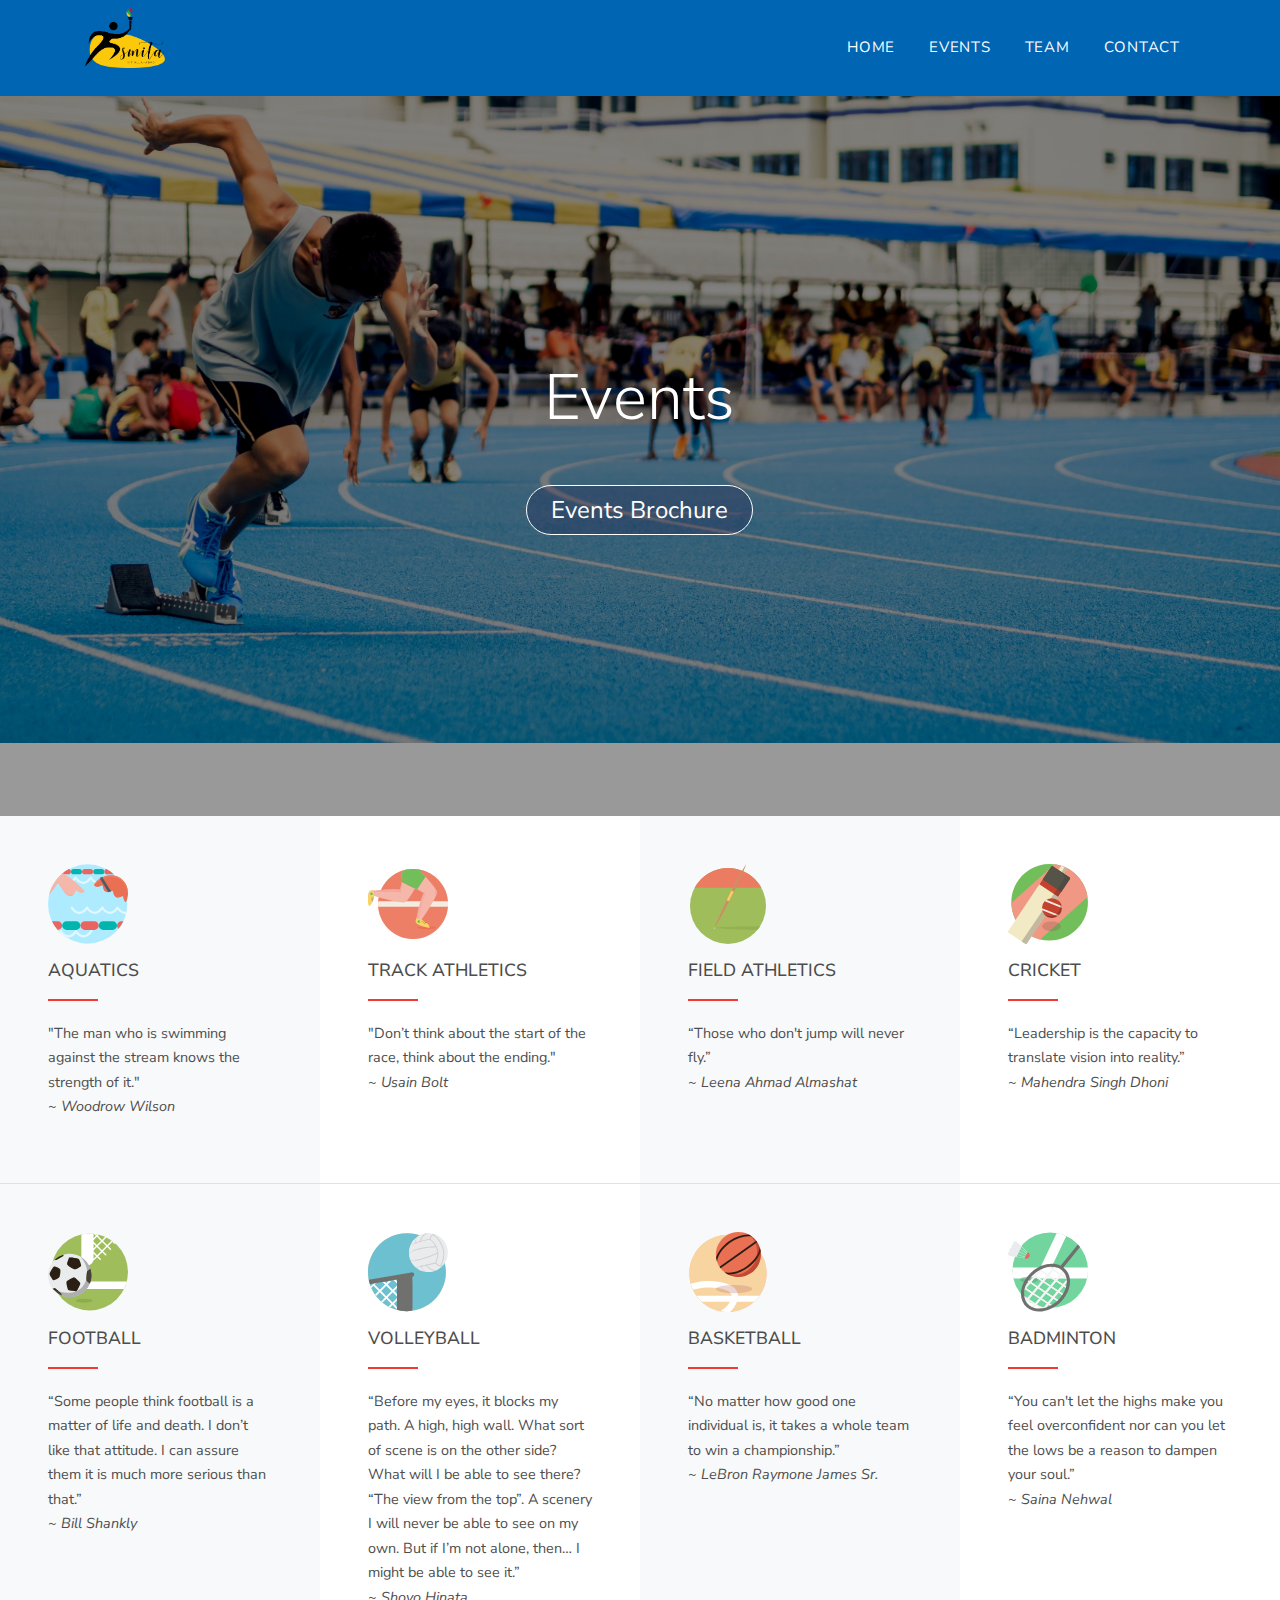
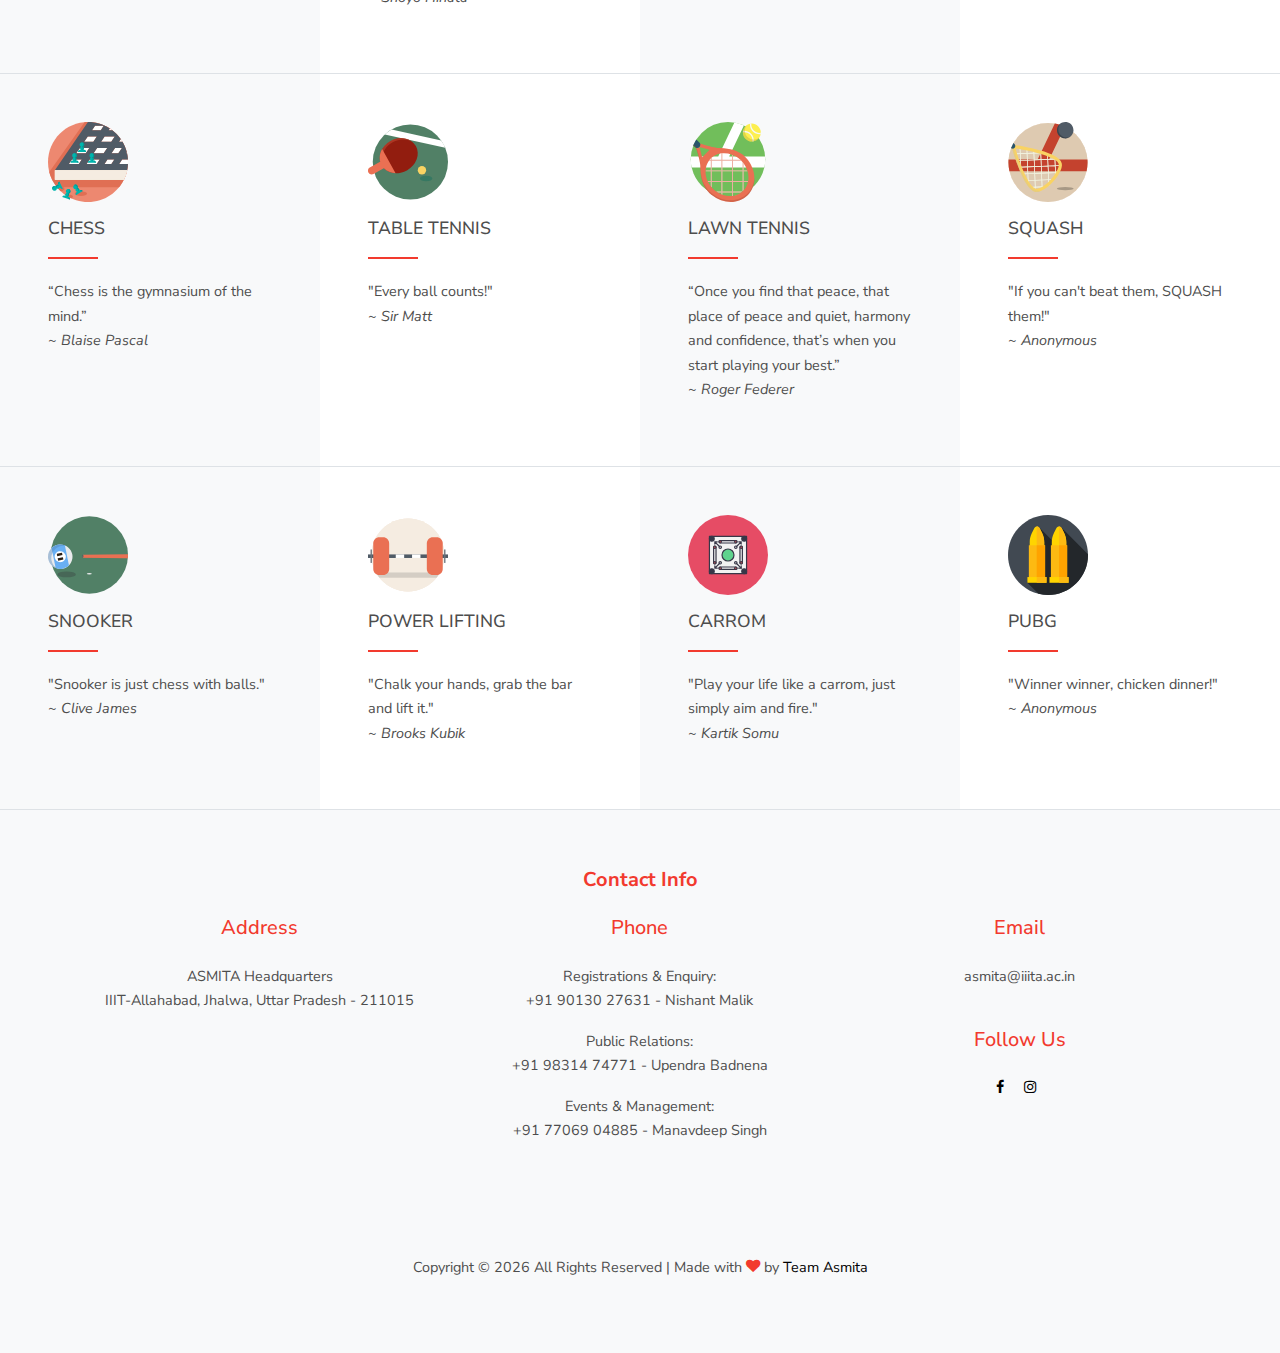
==== commit 4989089c: "Final changes" ====
--- a/events.html
+++ b/events.html
@@ -7,6 +7,7 @@
 
     <link rel="stylesheet" href="https://fonts.googleapis.com/css?family=Nunito+Sans:200,300,400,700,900|Roboto+Mono:300,400,500"> 
     <link rel="stylesheet" href="fonts/icomoon/style.css">
+    <link rel="stylesheet" href="https://use.fontawesome.com/releases/v5.6.0/css/all.css" integrity="sha384-aOkxzJ5uQz7WBObEZcHvV5JvRW3TUc2rNPA7pe3AwnsUohiw1Vj2Rgx2KSOkF5+h" crossorigin="anonymous">
 
     <link rel="stylesheet" href="css/bootstrap.min.css">
     <link rel="stylesheet" href="css/magnific-popup.css">
@@ -15,7 +16,8 @@
     <link rel="stylesheet" href="css/owl.theme.default.min.css">
     <link rel="stylesheet" href="css/bootstrap-datepicker.css">
     <link rel="stylesheet" href="css/animate.css">
-    
+    <link rel="shortcut icon" href="images/favicon.ico" type="image/x-icon">
+    <link rel="icon" href="images/favicon.ico" type="image/x-icon"> 
     
     <link rel="stylesheet" href="fonts/flaticon/font/flaticon.css">
   
@@ -25,52 +27,22 @@
     
   </head>
   <body>
-  
-  <div class="site-wrap">
-
-    <div class="site-mobile-menu">
-      <div class="site-mobile-menu-header">
-        <div class="site-mobile-menu-close mt-3">
-          <span class="icon-close2 js-menu-toggle"></span>
-        </div>
-      </div>
-      <div class="site-mobile-menu-body"></div>
-    </div> <!-- .site-mobile-menu -->
-    
-    <div class="site-navbar-wrap bg-white">
-      <div class="site-navbar-top" style="background: #000a38">
-        <div class="container py-2">
-          <div class="row align-items-center">
-            <div class="col-6">
-              <a href="#" class="p-2 pl-0"><span class="icon-twitter"></span></a>
-              <a href="#" class="p-2 pl-0"><span class="icon-facebook"></span></a>
-              <a href="#" class="p-2 pl-0"><span class="icon-linkedin"></span></a>
-              <a href="#" class="p-2 pl-0"><span class="icon-instagram"></span></a>
-            </div>
-            <div class="col-6">
-              <div class="d-flex ml-auto">
-                <a href="#" class="d-flex align-items-center ml-auto mr-4">
-                  <span class="icon-envelope mr-2"></span>
-                  <span class="d-none d-md-inline-block">youremail@domain.com</span>
-                </a>
-                <a href="tel://12912830302" class="d-flex align-items-center">
-                  <span class="icon-phone mr-2"></span>
-                  <span class="d-none d-md-inline-block">+1 291 2830 302</span>
-                </a>
-              </div>
-            </div>
-          </div>
-        </div>
-      </div>
-    </div>
-    <div class="site-navbar-wrap" style="background-color: #000a38">
+      <div class="site-mobile-menu">
+          <div class="site-mobile-menu-header">
+            <div class="site-mobile-menu-close mt-3">
+              <span class="icon-close2 js-menu-toggle"></span>
+            </div>
+          </div>
+          <div class="site-mobile-menu-body"></div>
+        </div> <!-- .site-mobile-menu -->
+    <div class="site-navbar-wrap" >
       
       <div class="container">
-        <div class="site-navbar" style="background-color: #000a38">
+        <div class="site-navbar" >
           <div class="py-1">
             <div class="row align-items-center">
               <div class="col-2">
-                <h2 class="mb-0 site-logo"><a href="index.html">iron<strong>muscle</strong>  </a></h2>
+                <h2 class="mb-0 site-logo"><a href="index.html"><img src="images/logo.png" alt="" style="width: 5rem; padding-bottom: 1.5rem;"></a></h2>
               </div>
               <div class="col-10">
                 <nav class="site-navigation text-right" role="navigation">
@@ -81,28 +53,9 @@
                       <li>
                         <a href="index.html">Home</a>
                       </li>
-                      <li class="has-children">
-                        <a href="classes.html">Classes</a>
-                        <ul class="dropdown arrow-top">
-                          <li><a href="classes.html">Running</a></li>
-                          <li><a href="classes.html">Yoga</a></li>
-                          <li><a href="classes.html">Boxing</a></li>
-                          <li class="has-children">
-                            <a href="classes.html">Weight Lifting</a>
-                            <ul class="dropdown">
-                              <li><a href="classes.html">Men</a></li>
-                              <li><a href="classes.html">Women</a></li>
-                              <li><a href="classes.html">Children</a></li>
-                            </ul>
-                          </li>
-
-                        </ul>
-                      </li>
                       <li class="active"><a href="events.html">Events</a></li>
-                      <li><a href="news.html">News</a></li>
-                      
-                      <li><a href="about.html">About</a></li>
-                      <li><a href="contact.html">Contact</a></li>
+                      <li><a href="team.html">Team</a></li>
+                      <li><a href="#contact">Contact</a></li>
                     </ul>
                   </div>
                 </nav>
@@ -120,7 +73,7 @@
           <div class="col-md-7 text-center">
             <h1 class="mb-5">Events</h1>
             <!-- position relative, left 50% transform: translateX(-50%) -->
-            <p><a href="docs/Events.pdf" target="_blank" class="btn btn-primary pill text-white px-4" style="font-size: 1.5rem; background-color: rgba(20,0,60, 0.2); border-color: #fff;">Event Brochure</a></p>
+            <p><a href="docs/Events.pdf" target="_blank" class="btn btn-primary pill text-white px-4" style="font-size: 1.5rem; background-color: rgba(20,0,60, 0.2); border-color: #fff;">Events Brochure</a></p>
           </div>
         </div>
       </div>
@@ -389,20 +342,98 @@
     
 </div>    
     
-<footer class="site-footer">
-    <div class="container">
-      <div class="row pt-5 mt-5 text-center">
-        <div class="col-md-12">
-          <p>
-          <!-- Link back to Colorlib can't be removed. Template is licensed under CC BY 3.0. -->
-          Copyright &copy; <script data-cfasync="false" src="/cdn-cgi/scripts/5c5dd728/cloudflare-static/email-decode.min.js"></script><script>document.write(new Date().getFullYear());</script> All Rights Reserved | Made with <i class="icon-heart text-primary" aria-hidden="true"></i> by <a href="https://colorlib.com" target="_blank" >Team Asmita</a>
-          <!-- Link back to Colorlib can't be removed. Template is licensed under CC BY 3.0. -->
-          </p>
-        </div>
-        
+<footer class="site-footer bg-light" id="contact">
+  <div class="container">
+    
+
+    <div class="row">
+      <div class="col-12">
+          <div class="col-md-12">
+            <h3 class="footer-heading mb-4 text-primary" style="text-align: center;"><strong>Contact Info</strong></h3>
+          </div>
       </div>
     </div>
-  </footer>
+    <div class="row">
+      <div class="col-md-4">
+        <div class="row">
+          <div class="col-12">
+            <h3 class="footer-heading mb-4 text-primary" style="text-align: center;">Address</h3>
+          </div>
+        </div>
+        <div class="row">
+            <div class="col-12">
+              <p style="text-align: center;"><i class="fas fa-map-marked-alt"></i> ASMITA Headquarters
+                <br>
+                IIIT-Allahabad, Jhalwa, Uttar Pradesh - 211015
+              </p>
+            </div>
+          </div>
+      </div>
+
+      <div class="col-md-4">
+          <div class="row">
+            <div class="col-12">
+              <h3 class="footer-heading mb-4 text-primary" style="text-align: center;">Phone</h3>
+            </div>
+          </div>
+          <div class="row">
+              <div class="col-12">
+                <p style="text-align: center;"><i class="fas fa-question-circle"></i> Registrations & Enquiry:
+                  <br>
+                  +91 90130 27631 - Nishant Malik
+                </p>
+                <p style="text-align: center;"><i class="fas fa-users"></i> Public Relations:
+                  <br>
+                  +91 98314 74771 - Upendra Badnena
+                </p>
+                <p style="text-align: center;"><i class="fas fa-calendar-check"></i> Events & Management:
+                  <br>
+                  +91 77069 04885 - Manavdeep Singh
+                </p>
+              </div>
+            </div>
+        </div> 
+        <div class="col-md-4">
+            <div class="row">
+              <div class="col-12">
+                <h3 class="footer-heading mb-4 text-primary" style="text-align: center;">Email</h3>
+              </div>
+            </div>
+            <div class="row">
+                <div class="col-12">
+                  <p style="text-align: center;"><i class="fas fa-envelope"></i> asmita@iiita.ac.in
+                </div>
+            </div>
+
+
+            <div class="row" style="padding-top: 1.5rem;">
+                <div class="col-12">
+                  <h3 class="footer-heading mb-4 text-primary" style="text-align: center;">Follow Us</h3>
+                </div>
+              </div>
+              <div class="row">
+                  <div class="col-12">
+                      <p style="text-align: center;">
+                          <a href="facebook.com/asmitaiiita" class="pb-2 pr-2 pl-0"><span class="icon-facebook"></span></a>
+                          <a href="instagram.com/asmita_iiita" class="p-2"><span class="icon-instagram"></span></a>
+                        </p>
+                    </div>
+              </div>
+        </div>         
+    </div>
+
+    <div class="row pt-5 mt-5 text-center">
+      <div class="col-md-12">
+        <p>
+        <!-- Link back to Colorlib can't be removed. Template is licensed under CC BY 3.0. -->
+        Copyright &copy; <script data-cfasync="false" src="/cdn-cgi/scripts/5c5dd728/cloudflare-static/email-decode.min.js"></script><script>document.write(new Date().getFullYear());</script> All Rights Reserved | Made with <i class="icon-heart text-primary" aria-hidden="true"></i> by <a href="https://colorlib.com" target="_blank" >Team Asmita</a>
+        <!-- Link back to Colorlib can't be removed. Template is licensed under CC BY 3.0. -->
+        </p>
+      </div>
+      
+    </div>
+  </div>
+</footer>
   </div>
 
   <script src="js/jquery-3.3.1.min.js"></script>
@@ -417,6 +448,7 @@
   <script src="js/bootstrap-datepicker.min.js"></script>
   <script src="js/aos.js"></script>
   <script src="js/toggler.js"></script>
+  <script src="js/scroller.js"></script>
 
   <script src="js/main.js"></script>
     
--- a/css/style.css
+++ b/css/style.css
@@ -186,7 +186,7 @@
 
 /* Navbar */
 .site-navbar-wrap {
-  background: #f23a2e ;
+  background: #0066b3 ;
   position: relative;
   z-index: 99;
   width: 100%; }
@@ -202,7 +202,7 @@
   margin-bottom: 0px;
   width: 100%;
   border-bottom: none;
-  background: #f23a2e ; }
+  background: #0066b3 ; }
   .site-navbar .site-logo {
     font-weight: 200; }
     .site-navbar .site-logo a {
@@ -224,7 +224,7 @@
         padding: 10px 10px;
         text-transform: uppercase;
         letter-spacing: .05em;
-        color: rgba(255, 255, 255, 0.6);
+        color: rgba(255, 255, 255, 1);
         font-size: 15px;
         text-decoration: none !important; }
         .site-navbar .site-navigation .site-menu > li > a:hover {
